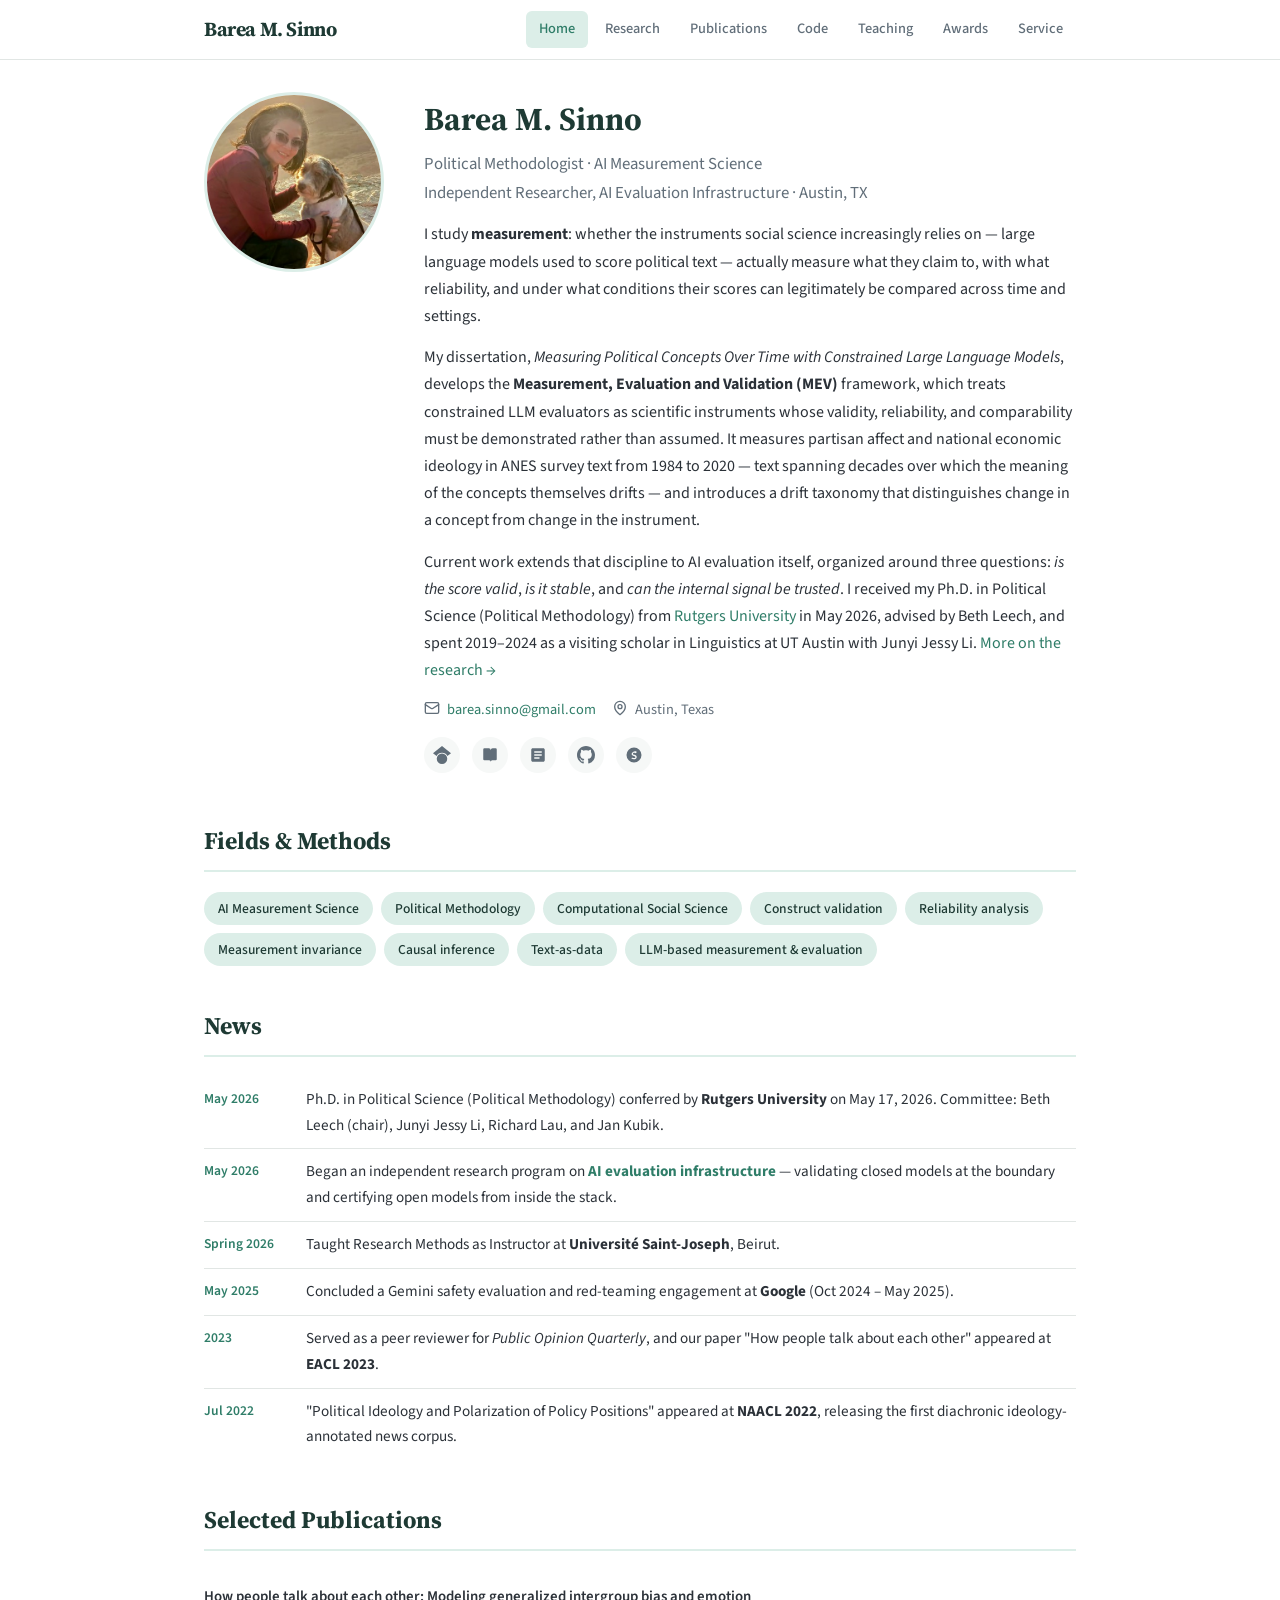
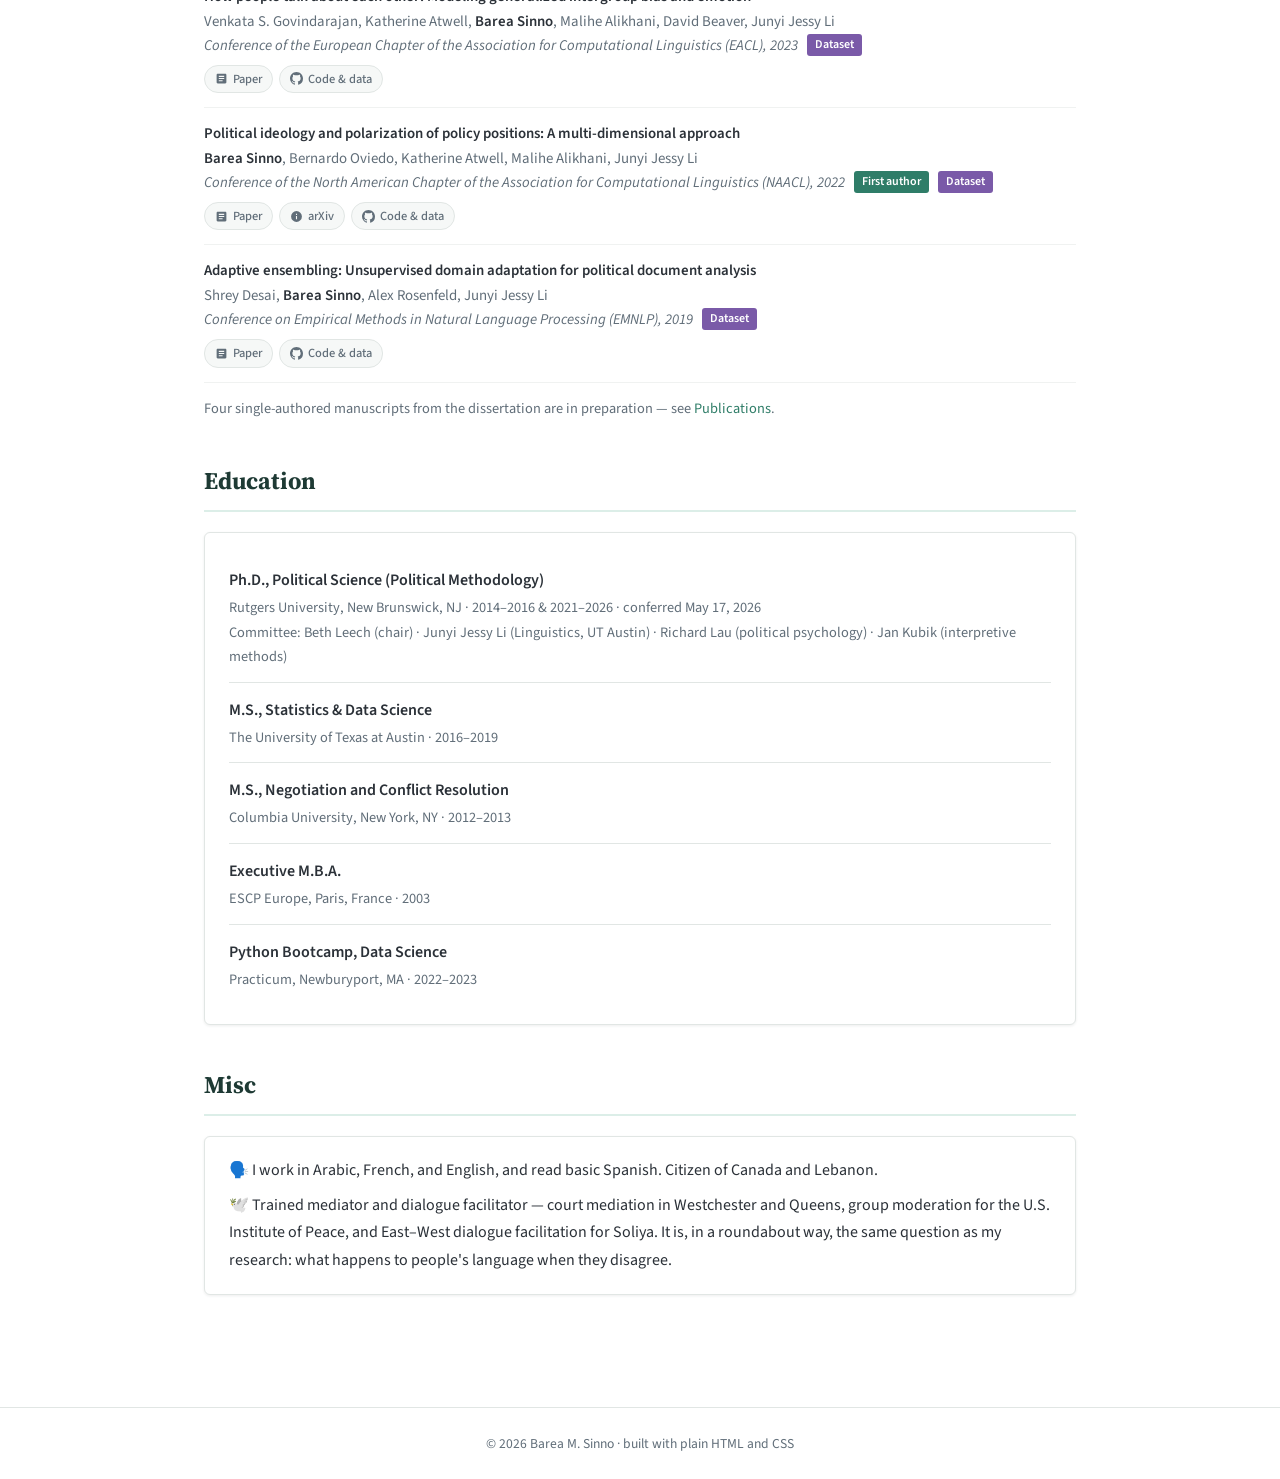
==== index.html @ 730b8173 "Add data links to home page Selected Publications All three papers listed on the home page had a Pap" ====
<!DOCTYPE html>
<html lang="en">
<head>
  <meta charset="UTF-8">
  <meta name="viewport" content="width=device-width, initial-scale=1.0">
  <title>Barea M. Sinno</title>
  <meta name="description" content="Barea M. Sinno — political methodologist working on the validity, reliability, and comparability of LLM-based measurement.">
  <link rel="preconnect" href="https://fonts.googleapis.com">
  <link rel="preconnect" href="https://fonts.gstatic.com" crossorigin>
  <link href="https://fonts.googleapis.com/css2?family=Source+Sans+3:wght@400;500;600;700&family=Source+Serif+4:wght@600;700&display=swap" rel="stylesheet">
  <link rel="stylesheet" href="assets/css/style.css">
</head>
<body>
  <!-- Navigation -->
  <nav class="navbar">
    <div class="navbar-inner">
      <a href="index.html" class="nav-name">Barea M. Sinno</a>
      <button class="nav-toggle" onclick="document.querySelector('.nav-links').classList.toggle('open')" aria-label="Toggle navigation">
        <span></span><span></span><span></span>
      </button>
      <div class="nav-links">
        <a href="index.html" class="active">Home</a>
        <a href="research.html">Research</a>
        <a href="publications.html">Publications</a>
        <a href="code.html">Code</a>
        <a href="teaching.html">Teaching</a>
        <a href="awards.html">Awards</a>
        <a href="service.html">Service</a>
      </div>
    </div>
  </nav>

  <main class="page-body">
    <div class="container">

      <!-- Hero -->
      <section class="hero">
        <!-- profile.jpg is a tight crop; profile-wide.jpg is the same photo pulled back to show
             the whole scene. Swap the filename below to switch. -->
        <img src="assets/img/profile.jpg" alt="Barea M. Sinno" class="hero-photo"
             onerror="this.src='assets/img/placeholder.svg'">
        <div class="hero-info">
          <h1>Barea M. Sinno</h1>
          <p class="subtitle">Political Methodologist &middot; AI Measurement Science<br>
            Independent Researcher, AI Evaluation Infrastructure &middot; Austin, TX</p>

          <p class="bio">
            I study <strong>measurement</strong>: whether the instruments social science increasingly relies on
            &mdash; large language models used to score political text &mdash; actually measure what they claim to,
            with what reliability, and under what conditions their scores can legitimately be compared across
            time and settings.
          </p>
          <p class="bio">
            My dissertation, <em>Measuring Political Concepts Over Time with Constrained Large Language Models</em>, develops the
            <strong>Measurement, Evaluation and Validation (MEV)</strong> framework, which treats constrained LLM
            evaluators as scientific instruments whose validity, reliability, and comparability must be
            demonstrated rather than assumed. It measures partisan affect and national economic ideology in ANES
            survey text from 1984 to 2020 &mdash; text spanning decades over which the meaning of the concepts
            themselves drifts &mdash; and introduces a drift taxonomy that distinguishes change in a concept from
            change in the instrument.
          </p>
          <p class="bio">
            Current work extends that discipline to AI evaluation itself, organized around three questions:
            <em>is the score valid</em>, <em>is it stable</em>, and <em>can the internal signal be trusted</em>.
            I received my Ph.D. in Political Science (Political Methodology) from
            <a href="https://polisci.rutgers.edu/" target="_blank" rel="noopener">Rutgers University</a> in May
            2026, advised by Beth Leech, and spent 2019&ndash;2024 as a visiting scholar in Linguistics at UT
            Austin with Junyi Jessy Li. <a href="research.html">More on the research &rarr;</a>
          </p>

          <div class="contact-row">
            <span>
              <svg xmlns="http://www.w3.org/2000/svg" viewBox="0 0 24 24" fill="none" stroke="currentColor" stroke-width="2" stroke-linecap="round" stroke-linejoin="round"><rect width="20" height="16" x="2" y="4" rx="2"/><path d="m22 7-8.97 5.7a1.94 1.94 0 0 1-2.06 0L2 7"/></svg>
              <a href="mailto:barea.sinno@gmail.com">barea.sinno@gmail.com</a>
            </span>
            <span>
              <svg xmlns="http://www.w3.org/2000/svg" viewBox="0 0 24 24" fill="none" stroke="currentColor" stroke-width="2" stroke-linecap="round" stroke-linejoin="round"><path d="M20 10c0 6-8 12-8 12s-8-6-8-12a8 8 0 0 1 16 0Z"/><circle cx="12" cy="10" r="3"/></svg>
              Austin, Texas
            </span>
          </div>

          <div class="social-links">
            <a href="https://scholar.google.com/citations?user=wAj5H2QAAAAJ&amp;hl=en" target="_blank" rel="noopener" title="Google Scholar">
              <svg viewBox="0 0 24 24" fill="currentColor"><path d="M12 24a7 7 0 1 1 0-14 7 7 0 0 1 0 14zm0-24L0 9.5l4.838 3.94A8 8 0 0 1 12 9a8 8 0 0 1 7.162 4.44L24 9.5z"/></svg>
            </a>
            <a href="https://www.semanticscholar.org/author/Barea-M.-Sinno/108792855" target="_blank" rel="noopener" title="Semantic Scholar">
              <svg viewBox="0 0 24 24" fill="currentColor"><path d="M3 4.5A1.5 1.5 0 0 1 4.5 3h6A2.5 2.5 0 0 1 13 5.5V21a2 2 0 0 0-2-2H4.5A1.5 1.5 0 0 1 3 17.5v-13zm18 0A1.5 1.5 0 0 0 19.5 3h-4a2.5 2.5 0 0 0-2.5 2.5V21a2 2 0 0 1 2-2h4.5A1.5 1.5 0 0 0 21 17.5v-13z"/></svg>
            </a>
            <a href="https://aclanthology.org/people/barea-sinno/" target="_blank" rel="noopener" title="ACL Anthology">
              <svg viewBox="0 0 24 24" fill="currentColor"><path d="M19 3H5c-1.1 0-2 .9-2 2v14c0 1.1.9 2 2 2h14c1.1 0 2-.9 2-2V5c0-1.1-.9-2-2-2zm-5 14H7v-2h7v2zm3-4H7v-2h10v2zm0-4H7V7h10v2z"/></svg>
            </a>
            <a href="https://github.com/bsinno1" target="_blank" rel="noopener" title="GitHub">
              <svg viewBox="0 0 24 24" fill="currentColor"><path d="M12 0C5.37 0 0 5.37 0 12c0 5.31 3.435 9.795 8.205 11.385.6.105.825-.255.825-.57 0-.285-.015-1.23-.015-2.235-3.015.555-3.795-.735-4.035-1.41-.135-.345-.72-1.41-1.23-1.695-.42-.225-1.02-.78-.015-.795.945-.015 1.62.87 1.845 1.23 1.08 1.815 2.805 1.305 3.495.99.105-.78.42-1.305.765-1.605-2.67-.3-5.46-1.335-5.46-5.925 0-1.305.465-2.385 1.23-3.225-.12-.3-.54-1.53.12-3.18 0 0 1.005-.315 3.3 1.23.96-.27 1.98-.405 3-.405s2.04.135 3 .405c2.295-1.56 3.3-1.23 3.3-1.23.66 1.65.24 2.88.12 3.18.765.84 1.23 1.905 1.23 3.225 0 4.605-2.805 5.625-5.475 5.925.435.375.81 1.095.81 2.22 0 1.605-.015 2.895-.015 3.3 0 .315.225.69.825.57A12.02 12.02 0 0 0 24 12c0-6.63-5.37-12-12-12z"/></svg>
            </a>
            <!-- Paste your LinkedIn profile URL here. -->
            <a href="https://www.scopus.com/authid/detail.uri?authorId=57216692566" target="_blank" rel="noopener" title="Scopus">
              <svg viewBox="0 0 24 24" fill="currentColor"><path d="M12 2a10 10 0 1 0 0 20 10 10 0 0 0 0-20zm3.5 6.2-.9 1.5a4.6 4.6 0 0 0-2.3-.7c-1 0-1.7.5-1.7 1.2 0 .8.9 1.1 2 1.5 1.5.5 3 1.1 3 3 0 2-1.7 3.1-3.7 3.1a5.9 5.9 0 0 1-3.4-1l.9-1.6c.8.5 1.7.9 2.6.9 1 0 1.8-.4 1.8-1.2s-.9-1.1-2-1.5c-1.5-.5-3-1.1-3-3.1C9.8 8.2 11.4 7 13.4 7c.8 0 1.6.2 2.1.5z"/></svg>
            </a>
          </div>
        </div>
      </section>

      <!-- Research Interests -->
      <section>
        <h2 class="section-title">Fields &amp; Methods</h2>
        <div class="interest-tags">
          <span class="interest-tag">AI Measurement Science</span>
          <span class="interest-tag">Political Methodology</span>
          <span class="interest-tag">Computational Social Science</span>
          <span class="interest-tag">Construct validation</span>
          <span class="interest-tag">Reliability analysis</span>
          <span class="interest-tag">Measurement invariance</span>
          <span class="interest-tag">Causal inference</span>
          <span class="interest-tag">Text-as-data</span>
          <span class="interest-tag">LLM-based measurement &amp; evaluation</span>
        </div>
      </section>

      <!-- News — newest first. -->
      <section>
        <h2 class="section-title">News</h2>
        <ul class="news-list">
          <li>
            <span class="news-date">May 2026</span>
            <span>Ph.D. in Political Science (Political Methodology) conferred by <strong>Rutgers University</strong> on May 17, 2026. Committee: Beth Leech (chair), Junyi Jessy Li, Richard Lau, and Jan Kubik.</span>
          </li>
          <li>
            <span class="news-date">May 2026</span>
            <span>Began an independent research program on <a href="research.html"><strong>AI evaluation infrastructure</strong></a> &mdash; validating closed models at the boundary and certifying open models from inside the stack.</span>
          </li>
          <li>
            <span class="news-date">Spring 2026</span>
            <span>Taught Research Methods as Instructor at <strong>Universit&eacute; Saint-Joseph</strong>, Beirut.</span>
          </li>
          <li>
            <span class="news-date">May 2025</span>
            <span>Concluded a Gemini safety evaluation and red-teaming engagement at <strong>Google</strong> (Oct 2024 &ndash; May 2025).</span>
          </li>
          <li>
            <span class="news-date">2023</span>
            <span>Served as a peer reviewer for <em>Public Opinion Quarterly</em>, and our paper "How people talk about each other" appeared at <strong>EACL 2023</strong>.</span>
          </li>
          <li>
            <span class="news-date">Jul 2022</span>
            <span>"Political Ideology and Polarization of Policy Positions" appeared at <strong>NAACL 2022</strong>, releasing the first diachronic ideology-annotated news corpus.</span>
          </li>
        </ul>
      </section>

      <!-- Selected Publications -->
      <section>
        <h2 class="section-title">Selected Publications</h2>

        <div class="pub-item">
          <span class="pub-title">How people talk about each other: Modeling generalized intergroup bias and emotion</span><br>
          <span class="pub-authors">Venkata S. Govindarajan, Katherine Atwell, <strong>Barea Sinno</strong>, Malihe Alikhani, David Beaver, Junyi Jessy Li</span><br>
          <span class="pub-venue">Conference of the European Chapter of the Association for Computational Linguistics (EACL), 2023</span>
          <span class="pub-badge dataset">Dataset</span>
          <div class="pub-links">
            <a href="https://aclanthology.org/2023.eacl-main.183/" target="_blank" rel="noopener">
              <svg viewBox="0 0 24 24" fill="currentColor"><path d="M19 3H5c-1.1 0-2 .9-2 2v14c0 1.1.9 2 2 2h14c1.1 0 2-.9 2-2V5c0-1.1-.9-2-2-2zm-5 14H7v-2h7v2zm3-4H7v-2h10v2zm0-4H7V7h10v2z"/></svg>Paper</a>
            <a href="https://github.com/venkatasg/interpersonal-bias" target="_blank" rel="noopener">
              <svg viewBox="0 0 24 24" fill="currentColor"><path d="M12 0C5.37 0 0 5.37 0 12c0 5.31 3.435 9.795 8.205 11.385.6.105.825-.255.825-.57 0-.285-.015-1.23-.015-2.235-3.015.555-3.795-.735-4.035-1.41-.135-.345-.72-1.41-1.23-1.695-.42-.225-1.02-.78-.015-.795.945-.015 1.62.87 1.845 1.23 1.08 1.815 2.805 1.305 3.495.99.105-.78.42-1.305.765-1.605-2.67-.3-5.46-1.335-5.46-5.925 0-1.305.465-2.385 1.23-3.225-.12-.3-.54-1.53.12-3.18 0 0 1.005-.315 3.3 1.23.96-.27 1.98-.405 3-.405s2.04.135 3 .405c2.295-1.56 3.3-1.23 3.3-1.23.66 1.65.24 2.88.12 3.18.765.84 1.23 1.905 1.23 3.225 0 4.605-2.805 5.625-5.475 5.925.435.375.81 1.095.81 2.22 0 1.605-.015 2.895-.015 3.3 0 .315.225.69.825.57A12.02 12.02 0 0 0 24 12c0-6.63-5.37-12-12-12z"/></svg>Code &amp; data</a>
          </div>
        </div>

        <div class="pub-item">
          <span class="pub-title">Political ideology and polarization of policy positions: A multi-dimensional approach</span><br>
          <span class="pub-authors"><strong>Barea Sinno</strong>, Bernardo Oviedo, Katherine Atwell, Malihe Alikhani, Junyi Jessy Li</span><br>
          <span class="pub-venue">Conference of the North American Chapter of the Association for Computational Linguistics (NAACL), 2022</span>
          <span class="pub-badge">First author</span>
          <span class="pub-badge dataset">Dataset</span>
          <div class="pub-links">
            <a href="https://aclanthology.org/2022.naacl-main.17/" target="_blank" rel="noopener">
              <svg viewBox="0 0 24 24" fill="currentColor"><path d="M19 3H5c-1.1 0-2 .9-2 2v14c0 1.1.9 2 2 2h14c1.1 0 2-.9 2-2V5c0-1.1-.9-2-2-2zm-5 14H7v-2h7v2zm3-4H7v-2h10v2zm0-4H7V7h10v2z"/></svg>Paper</a>
            <a href="https://arxiv.org/abs/2106.14387" target="_blank" rel="noopener">
              <svg viewBox="0 0 24 24" fill="currentColor"><path d="M12 2a10 10 0 1 0 0 20 10 10 0 0 0 0-20zm1 15h-2v-6h2v6zm0-8h-2V7h2v2z"/></svg>arXiv</a>
            <a href="https://github.com/bernovie/political-polarization/tree/master/data" target="_blank" rel="noopener">
              <svg viewBox="0 0 24 24" fill="currentColor"><path d="M12 0C5.37 0 0 5.37 0 12c0 5.31 3.435 9.795 8.205 11.385.6.105.825-.255.825-.57 0-.285-.015-1.23-.015-2.235-3.015.555-3.795-.735-4.035-1.41-.135-.345-.72-1.41-1.23-1.695-.42-.225-1.02-.78-.015-.795.945-.015 1.62.87 1.845 1.23 1.08 1.815 2.805 1.305 3.495.99.105-.78.42-1.305.765-1.605-2.67-.3-5.46-1.335-5.46-5.925 0-1.305.465-2.385 1.23-3.225-.12-.3-.54-1.53.12-3.18 0 0 1.005-.315 3.3 1.23.96-.27 1.98-.405 3-.405s2.04.135 3 .405c2.295-1.56 3.3-1.23 3.3-1.23.66 1.65.24 2.88.12 3.18.765.84 1.23 1.905 1.23 3.225 0 4.605-2.805 5.625-5.475 5.925.435.375.81 1.095.81 2.22 0 1.605-.015 2.895-.015 3.3 0 .315.225.69.825.57A12.02 12.02 0 0 0 24 12c0-6.63-5.37-12-12-12z"/></svg>Code &amp; data</a>
          </div>
        </div>

        <div class="pub-item">
          <span class="pub-title">Adaptive ensembling: Unsupervised domain adaptation for political document analysis</span><br>
          <span class="pub-authors">Shrey Desai, <strong>Barea Sinno</strong>, Alex Rosenfeld, Junyi Jessy Li</span><br>
          <span class="pub-venue">Conference on Empirical Methods in Natural Language Processing (EMNLP), 2019</span>
          <span class="pub-badge dataset">Dataset</span>
          <div class="pub-links">
            <a href="https://aclanthology.org/D19-1478/" target="_blank" rel="noopener">
              <svg viewBox="0 0 24 24" fill="currentColor"><path d="M19 3H5c-1.1 0-2 .9-2 2v14c0 1.1.9 2 2 2h14c1.1 0 2-.9 2-2V5c0-1.1-.9-2-2-2zm-5 14H7v-2h7v2zm3-4H7v-2h10v2zm0-4H7V7h10v2z"/></svg>Paper</a>
            <a href="https://github.com/bsinno1/adaptive-ensembling" target="_blank" rel="noopener">
              <svg viewBox="0 0 24 24" fill="currentColor"><path d="M12 0C5.37 0 0 5.37 0 12c0 5.31 3.435 9.795 8.205 11.385.6.105.825-.255.825-.57 0-.285-.015-1.23-.015-2.235-3.015.555-3.795-.735-4.035-1.41-.135-.345-.72-1.41-1.23-1.695-.42-.225-1.02-.78-.015-.795.945-.015 1.62.87 1.845 1.23 1.08 1.815 2.805 1.305 3.495.99.105-.78.42-1.305.765-1.605-2.67-.3-5.46-1.335-5.46-5.925 0-1.305.465-2.385 1.23-3.225-.12-.3-.54-1.53.12-3.18 0 0 1.005-.315 3.3 1.23.96-.27 1.98-.405 3-.405s2.04.135 3 .405c2.295-1.56 3.3-1.23 3.3-1.23.66 1.65.24 2.88.12 3.18.765.84 1.23 1.905 1.23 3.225 0 4.605-2.805 5.625-5.475 5.925.435.375.81 1.095.81 2.22 0 1.605-.015 2.895-.015 3.3 0 .315.225.69.825.57A12.02 12.02 0 0 0 24 12c0-6.63-5.37-12-12-12z"/></svg>Code &amp; data</a>
          </div>
        </div>

        <p class="note" style="margin-top:14px;">
          Four single-authored manuscripts from the dissertation are in preparation &mdash;
          see <a href="publications.html">Publications</a>.
        </p>
      </section>

      <!-- Education -->
      <section>
        <h2 class="section-title">Education</h2>
        <div class="card">
          <div class="teaching-item">
            <div class="teaching-course">Ph.D., Political Science (Political Methodology)</div>
            <div class="teaching-detail">Rutgers University, New Brunswick, NJ &middot; 2014&ndash;2016 &amp; 2021&ndash;2026 &middot; conferred May 17, 2026<br>
              Committee: Beth Leech (chair) &middot; Junyi Jessy Li (Linguistics, UT Austin) &middot; Richard Lau (political psychology) &middot; Jan Kubik (interpretive methods)</div>
          </div>
          <div class="teaching-item">
            <div class="teaching-course">M.S., Statistics &amp; Data Science</div>
            <div class="teaching-detail">The University of Texas at Austin &middot; 2016&ndash;2019</div>
          </div>
          <div class="teaching-item">
            <div class="teaching-course">M.S., Negotiation and Conflict Resolution</div>
            <div class="teaching-detail">Columbia University, New York, NY &middot; 2012&ndash;2013</div>
          </div>
          <div class="teaching-item">
            <div class="teaching-course">Executive M.B.A.</div>
            <div class="teaching-detail">ESCP Europe, Paris, France &middot; 2003</div>
          </div>
          <div class="teaching-item">
            <div class="teaching-course">Python Bootcamp, Data Science</div>
            <div class="teaching-detail">Practicum, Newburyport, MA &middot; 2022&ndash;2023</div>
          </div>
        </div>
      </section>

      <!-- Misc -->
      <section>
        <h2 class="section-title">Misc</h2>
        <div class="card">
          <p style="margin-bottom:8px;">🗣️ I work in Arabic, French, and English, and read basic Spanish. Citizen of Canada and Lebanon.</p>
          <p style="margin-bottom:0;">🕊️ Trained mediator and dialogue facilitator &mdash; court mediation in Westchester and Queens, group moderation for the U.S. Institute of Peace, and East&ndash;West dialogue facilitation for Soliya. It is, in a roundabout way, the same question as my research: what happens to people's language when they disagree.</p>
        </div>
      </section>

    </div>
  </main>

  <footer class="site-footer">
    &copy; 2026 Barea M. Sinno &middot; built with plain HTML and CSS
  </footer>
</body>
</html>
---- assets/css/style.css ----
/* ===========================================================
   Barea M. Sinno — personal site
   Single stylesheet, no build step, no external dependencies.
   =========================================================== */

/* ---------- Reset & tokens ---------- */
*, *::before, *::after { box-sizing: border-box; margin: 0; padding: 0; }

:root {
  --primary: #1e3a34;        /* headings, name */
  --accent: #2f7d68;         /* links, active nav, badges */
  --accent-light: #dceee8;   /* tag + nav hover fills */
  --text: #2b3138;
  --text-light: #616e79;
  --bg: #ffffff;
  --bg-alt: #f6f8f7;
  --border: #e1e6e4;
  --shadow: 0 1px 3px rgba(20, 40, 35, 0.08);
  --shadow-lg: 0 4px 16px rgba(20, 40, 35, 0.12);
  --radius: 6px;
  --max-w: 920px;
  --nav-h: 60px;
  --font: 'Source Sans 3', 'Segoe UI', system-ui, -apple-system, sans-serif;
  --font-serif: 'Source Serif 4', Georgia, 'Times New Roman', serif;
}

html { scroll-behavior: smooth; }

body {
  font-family: var(--font);
  font-size: 16px;
  line-height: 1.7;
  color: var(--text);
  background: var(--bg);
  -webkit-font-smoothing: antialiased;
}

a { color: var(--accent); text-decoration: none; transition: color .2s; }
a:hover { color: var(--primary); }
img { max-width: 100%; display: block; }
sup { font-size: 0.72em; }

/* ---------- Navigation ---------- */
.navbar {
  position: fixed; inset: 0 0 auto 0; z-index: 100;
  height: var(--nav-h);
  display: flex; align-items: center; justify-content: center;
  background: rgba(255, 255, 255, 0.95);
  backdrop-filter: blur(8px);
  border-bottom: 1px solid var(--border);
}
.navbar-inner {
  width: 100%; max-width: var(--max-w);
  padding: 0 24px;
  display: flex; align-items: center; justify-content: space-between;
}
.nav-name {
  font-family: var(--font-serif);
  font-size: 1.25rem; font-weight: 700;
  letter-spacing: -0.02em;
  color: var(--primary);
}
.nav-links { display: flex; gap: 4px; }
.nav-links a {
  padding: 6px 13px;
  border-radius: var(--radius);
  font-size: 0.9rem; font-weight: 500;
  color: var(--text-light);
  transition: background .2s, color .2s;
}
.nav-links a:hover,
.nav-links a.active { color: var(--accent); background: var(--accent-light); }

.nav-toggle { display: none; background: none; border: none; cursor: pointer; padding: 8px; }
.nav-toggle span {
  display: block; width: 22px; height: 2px;
  margin: 5px 0; background: var(--text);
  transition: .3s;
}

/* ---------- Page shell ---------- */
.page-body { padding-top: calc(var(--nav-h) + 32px); padding-bottom: 72px; }
.container { max-width: var(--max-w); margin: 0 auto; padding: 0 24px; }
section { margin-bottom: 40px; }

/* ---------- Hero ---------- */
.hero { display: flex; gap: 40px; align-items: flex-start; margin-bottom: 48px; }
.hero-photo {
  width: 180px; height: 180px;
  flex-shrink: 0;
  border-radius: 50%;
  object-fit: cover;
  border: 3px solid var(--accent-light);
  background: var(--bg-alt);
}
.hero-info { flex: 1; min-width: 0; }
.hero-info h1 {
  font-family: var(--font-serif);
  font-size: 2rem; font-weight: 700;
  color: var(--primary);
  margin-bottom: 4px;
}
.hero-info .subtitle { font-size: 1.05rem; color: var(--text-light); margin-bottom: 14px; }
.hero-info .bio { margin-bottom: 14px; }

.contact-row {
  display: flex; flex-wrap: wrap; gap: 16px;
  font-size: 0.9rem; color: var(--text-light);
}
.contact-row svg { width: 16px; height: 16px; vertical-align: -2px; margin-right: 4px; }

.social-links { display: flex; gap: 12px; margin-top: 14px; }
.social-links a {
  display: inline-flex; align-items: center; justify-content: center;
  width: 36px; height: 36px;
  border-radius: 50%;
  background: var(--bg-alt);
  color: var(--text-light);
  transition: background .2s, color .2s;
}
.social-links a:hover { background: var(--accent); color: #fff; }
.social-links svg { width: 18px; height: 18px; }

/* ---------- Section headings ---------- */
.section-title {
  font-family: var(--font-serif);
  font-size: 1.5rem; font-weight: 700;
  color: var(--primary);
  margin-bottom: 20px;
  padding-bottom: 8px;
  border-bottom: 2px solid var(--accent-light);
}
.page-title { font-size: 1.75rem; }

.subhead {
  font-size: 1.05rem; font-weight: 600;
  color: var(--primary);
  margin: 26px 0 10px;
}
.subhead:first-of-type { margin-top: 0; }

.note { font-size: 0.9rem; color: var(--text-light); }

/* ---------- Card ---------- */
.card {
  background: var(--bg);
  border: 1px solid var(--border);
  border-radius: var(--radius);
  padding: 20px 24px;
  margin-bottom: 16px;
  box-shadow: var(--shadow);
}
.card--callout { background: var(--bg-alt); border-left: 3px solid var(--accent); }
.card > :last-child { margin-bottom: 0; }

/* ---------- Research interest tags ---------- */
.interest-tags { display: flex; flex-wrap: wrap; gap: 8px; }
.interest-tag {
  padding: 5px 14px;
  border-radius: 20px;
  background: var(--accent-light);
  color: var(--primary);
  font-size: 0.85rem; font-weight: 500;
}

/* ---------- News ---------- */
.news-list { list-style: none; }
.news-list li {
  display: flex; gap: 12px;
  padding: 10px 0;
  border-bottom: 1px solid var(--border);
  font-size: 0.95rem;
}
.news-list li:last-child { border-bottom: none; }
.news-date {
  flex-shrink: 0; width: 90px;
  font-size: 0.85rem; font-weight: 600;
  color: var(--accent);
}

/* ---------- Publications ---------- */
.pub-year-heading {
  font-family: var(--font-serif);
  font-size: 1.25rem; font-weight: 700;
  color: var(--primary);
  margin: 32px 0 14px;
  padding-bottom: 6px;
  border-bottom: 1px solid var(--border);
}
.pub-year-heading:first-of-type { margin-top: 0; }

.pub-item {
  padding: 14px 0;
  border-bottom: 1px solid #f0f2f1;
  font-size: 0.93rem;
  line-height: 1.65;
}
.pub-item:last-child { border-bottom: none; }
.pub-title { font-weight: 600; color: var(--text); }
.pub-authors { color: var(--text-light); }
.pub-authors strong { color: var(--text); font-weight: 600; }
.pub-venue { font-style: italic; color: var(--text-light); }

.pub-badge {
  display: inline-block;
  margin-left: 6px;
  padding: 1px 8px;
  border-radius: 3px;
  background: var(--accent);
  color: #fff;
  font-size: 0.75rem; font-weight: 600;
  vertical-align: 2px;
}
.pub-badge.dataset { background: #7a5aa8; }
.pub-badge.award { background: #c0873a; }

.pub-links { display: flex; flex-wrap: wrap; gap: 6px; margin-top: 6px; }
.pub-links a {
  display: inline-flex; align-items: center; gap: 5px;
  padding: 3px 10px;
  border: 1px solid var(--border);
  border-radius: 14px;
  background: var(--bg-alt);
  color: var(--text-light);
  font-size: 0.78rem; font-weight: 500;
  transition: background .2s, color .2s, border-color .2s;
}
.pub-links a svg { width: 13px; height: 13px; flex-shrink: 0; }
.pub-links a:hover { background: var(--accent); color: #fff; border-color: var(--accent); }
.pub-links a:hover svg { fill: #fff; }

/* Filter tabs */
.pub-filters { display: flex; flex-wrap: wrap; gap: 8px; margin-bottom: 24px; }
.pub-filter-btn {
  padding: 6px 16px;
  border: 1px solid var(--border);
  border-radius: 20px;
  background: var(--bg);
  color: var(--text-light);
  font-family: inherit; font-size: 0.85rem;
  cursor: pointer;
  transition: background .2s, color .2s, border-color .2s;
}
.pub-filter-btn:hover,
.pub-filter-btn.active { background: var(--accent); color: #fff; border-color: var(--accent); }

/* ---------- Code / repositories ---------- */
.repo-card { margin-bottom: 14px; }
.repo-head {
  display: flex; flex-wrap: wrap; align-items: baseline; gap: 8px;
  margin-bottom: 6px;
}
.repo-name {
  font-family: 'SFMono-Regular', Menlo, Consolas, monospace;
  font-size: 0.95rem; font-weight: 600;
}
.repo-meta {
  display: flex; flex-wrap: wrap; gap: 12px;
  margin-top: 8px;
  font-size: 0.8rem; color: var(--text-light);
}
.repo-lang::before {
  content: '';
  display: inline-block;
  width: 9px; height: 9px;
  margin-right: 5px;
  border-radius: 50%;
  background: var(--accent);
  vertical-align: 0;
}
.repo-tag {
  padding: 1px 8px;
  border-radius: 3px;
  background: var(--bg-alt);
  border: 1px solid var(--border);
  font-size: 0.75rem; font-weight: 500;
  color: var(--text-light);
}

/* ---------- Teaching ---------- */
.teaching-item { padding: 12px 0; border-bottom: 1px solid var(--border); }
.teaching-item:last-child { border-bottom: none; }
.teaching-role {
  font-size: 0.85rem; font-weight: 600;
  letter-spacing: 0.5px; text-transform: uppercase;
  color: var(--accent);
}
.teaching-course { font-weight: 600; margin: 2px 0; }
.teaching-detail { font-size: 0.9rem; color: var(--text-light); }

/* ---------- Awards ---------- */
.awards-grid { display: flex; flex-direction: column; gap: 10px; }
.award-card {
  display: flex; align-items: flex-start; gap: 16px;
  padding: 14px 18px;
  border: 1px solid var(--border);
  border-radius: 8px;
  background: var(--bg);
  transition: box-shadow .2s;
}
.award-card:hover { box-shadow: var(--shadow-lg); }
.award-card.highlighted {
  background: linear-gradient(135deg, #fdfaf3 0%, #fefcf7 100%);
  border-color: #e6cf95;
  border-width: 1.5px;
}
.award-icon { flex-shrink: 0; margin-top: 2px; font-size: 1.1rem; color: var(--accent); }
.award-card.highlighted .award-icon { color: #c0873a; }
.award-year-badge {
  flex-shrink: 0; min-width: 52px;
  margin-top: 1px;
  padding: 3px 10px;
  border-radius: 4px;
  background: var(--accent);
  color: #fff;
  font-size: 0.8rem; font-weight: 600;
  text-align: center;
}
.award-card.highlighted .award-year-badge { background: #c0873a; }
.award-content { flex: 1; }
.award-name { font-weight: 500; line-height: 1.45; }
.award-card.highlighted .award-name { font-weight: 600; }
.award-org { font-size: 0.85rem; color: var(--text-light); margin-top: 2px; }

/* ---------- Service / talks ---------- */
.service-list { list-style: none; }
.service-list li {
  position: relative;
  padding: 6px 0 6px 16px;
  font-size: 0.93rem;
}
.service-list li::before {
  content: '';
  position: absolute; left: 0; top: 14px;
  width: 6px; height: 6px;
  border-radius: 50%;
  background: var(--accent);
  opacity: 0.55;
}

/* ---------- Footer ---------- */
.site-footer {
  border-top: 1px solid var(--border);
  padding: 24px;
  text-align: center;
  font-size: 0.85rem;
  color: var(--text-light);
}

/* ---------- Responsive ---------- */
@media (max-width: 768px) {
  .hero { flex-direction: column; align-items: center; text-align: center; gap: 20px; }
  .hero-photo { width: 140px; height: 140px; }
  .contact-row, .social-links, .interest-tags { justify-content: center; }

  .nav-toggle { display: block; }
  .nav-links {
    display: none;
    position: absolute; top: var(--nav-h); left: 0; right: 0;
    flex-direction: column;
    padding: 16px;
    background: var(--bg);
    border-bottom: 1px solid var(--border);
    box-shadow: var(--shadow-lg);
  }
  .nav-links.open { display: flex; }
}
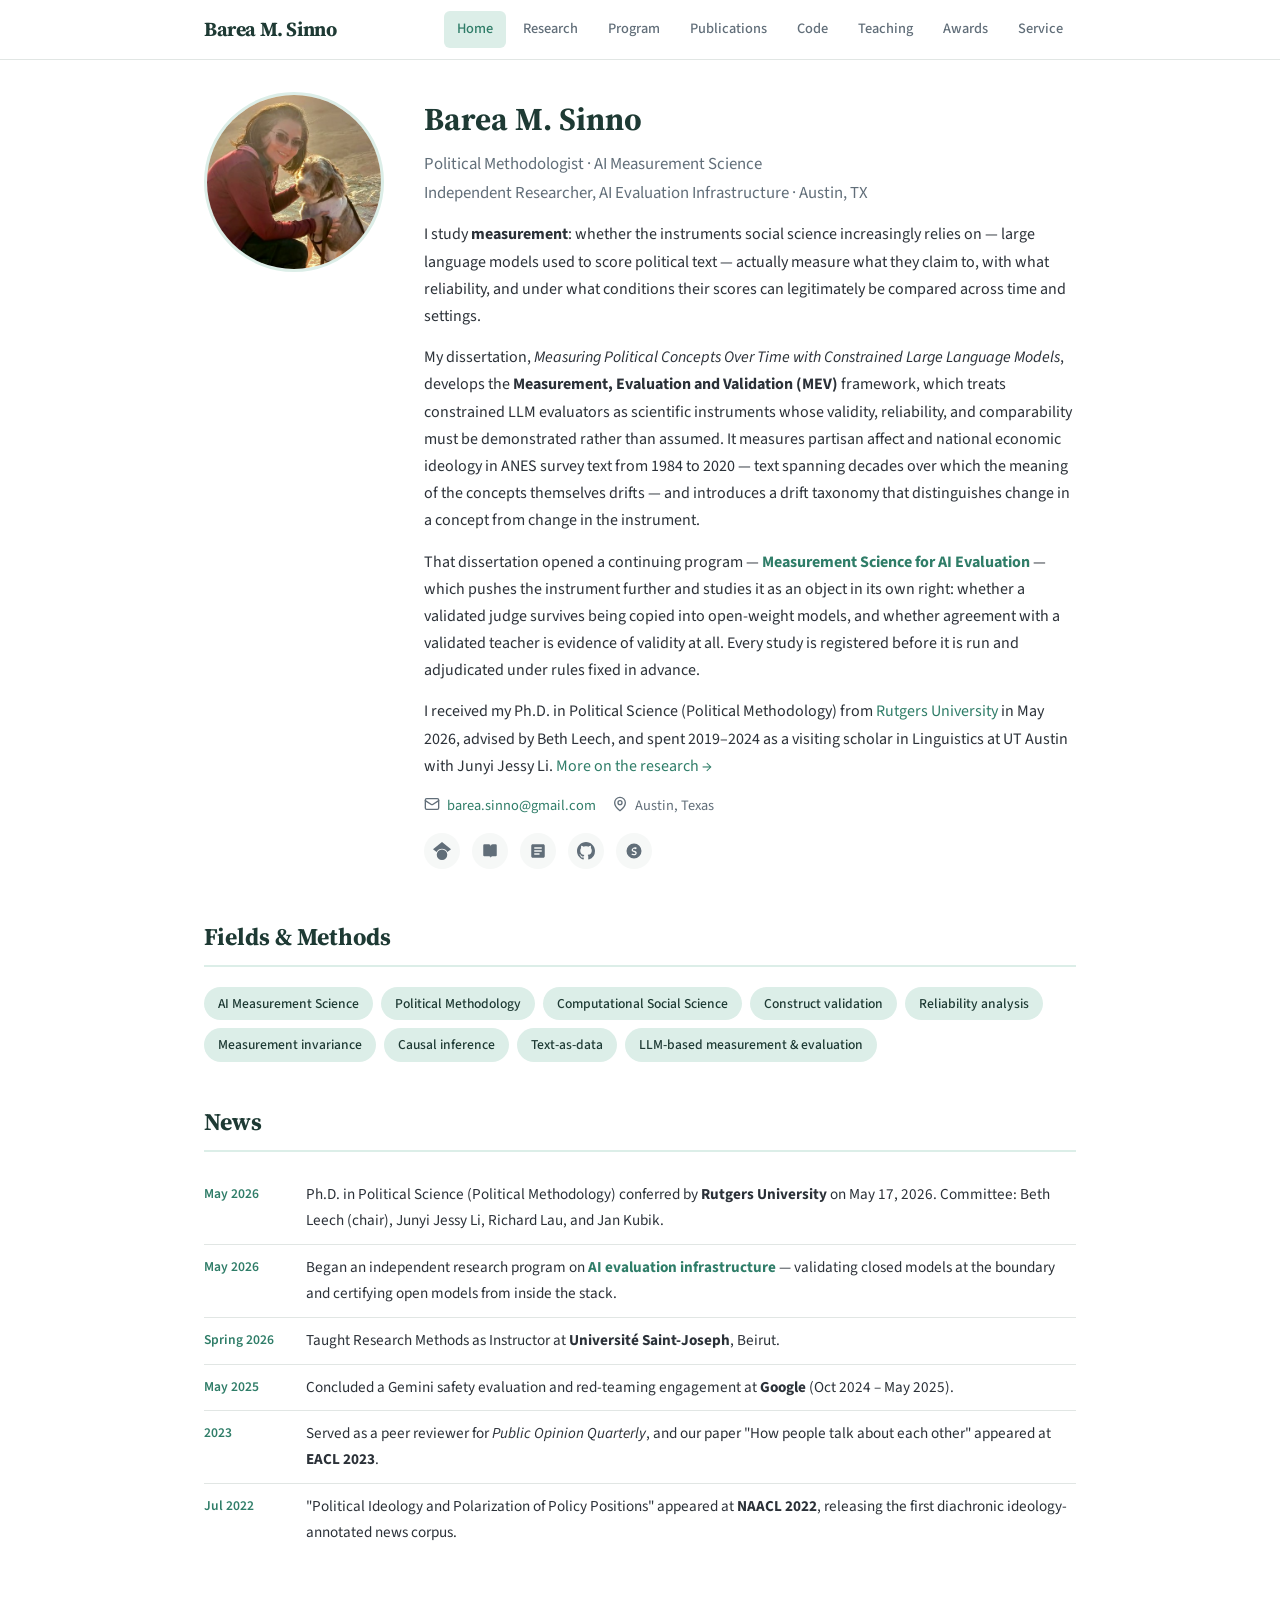
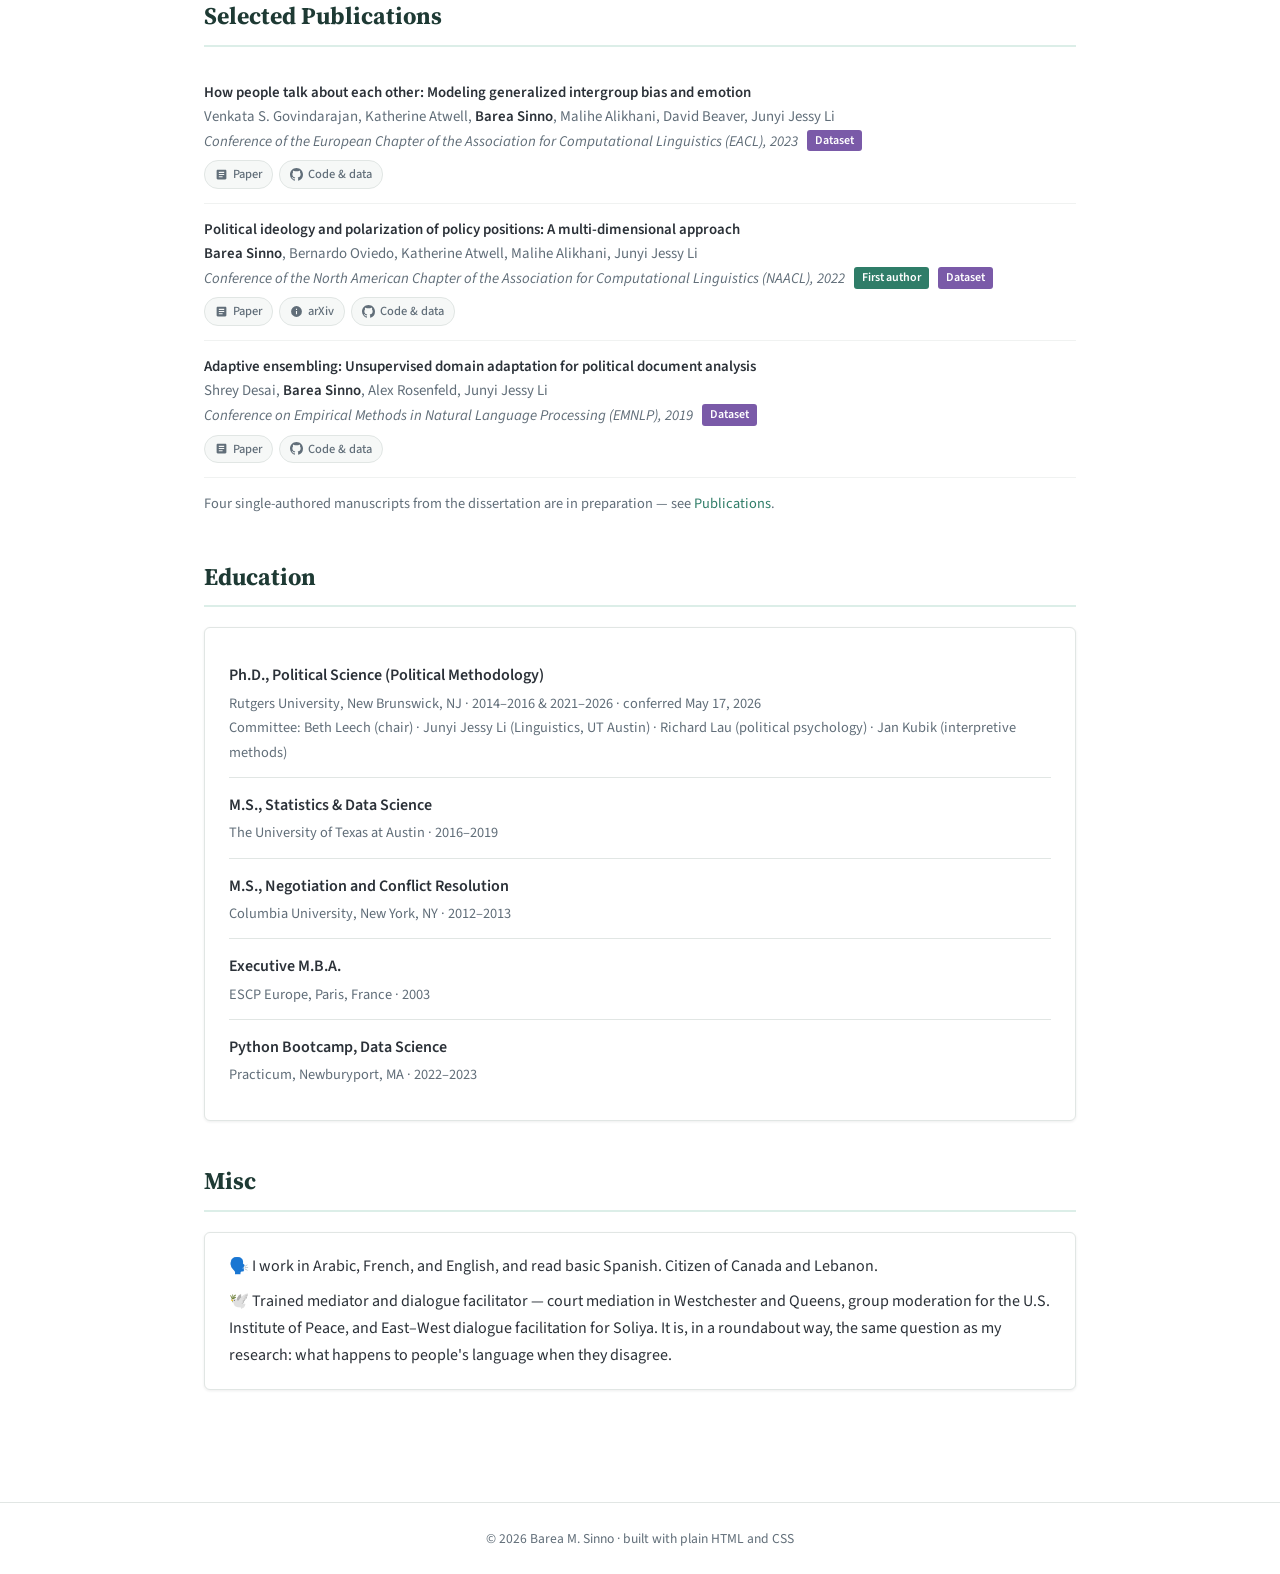
==== commit 63f6d92b: "Add the research program: four projects extending the dissertation New program.html — 'Measurement S" ====
--- a/index.html
+++ b/index.html
@@ -21,6 +21,7 @@
       <div class="nav-links">
         <a href="index.html" class="active">Home</a>
         <a href="research.html">Research</a>
+        <a href="program.html">Program</a>
         <a href="publications.html">Publications</a>
         <a href="code.html">Code</a>
         <a href="teaching.html">Teaching</a>
@@ -60,8 +61,14 @@
             change in the instrument.
           </p>
           <p class="bio">
-            Current work extends that discipline to AI evaluation itself, organized around three questions:
-            <em>is the score valid</em>, <em>is it stable</em>, and <em>can the internal signal be trusted</em>.
+            That dissertation opened a continuing program &mdash;
+            <a href="program.html"><strong>Measurement Science for AI Evaluation</strong></a> &mdash; which pushes
+            the instrument further and studies it as an object in its own right: whether a validated judge
+            survives being copied into open-weight models, and whether agreement with a validated teacher is
+            evidence of validity at all. Every study is registered before it is run and adjudicated under rules
+            fixed in advance.
+          </p>
+          <p class="bio">
             I received my Ph.D. in Political Science (Political Methodology) from
             <a href="https://polisci.rutgers.edu/" target="_blank" rel="noopener">Rutgers University</a> in May
             2026, advised by Beth Leech, and spent 2019&ndash;2024 as a visiting scholar in Linguistics at UT
--- a/assets/css/style.css
+++ b/assets/css/style.css
@@ -244,6 +244,92 @@
 .pub-filter-btn:hover,
 .pub-filter-btn.active { background: var(--accent); color: #fff; border-color: var(--accent); }
 
+/* ---------- Research program / projects ---------- */
+.arc-intro {
+  margin-bottom: 22px;
+  padding-left: 16px;
+  border-left: 3px solid var(--accent-light);
+  color: var(--text);
+}
+.arc-intro p { margin-bottom: 10px; }
+.arc-intro p:last-child { margin-bottom: 0; }
+
+.project { margin-bottom: 18px; }
+.project-head {
+  display: flex; flex-wrap: wrap; align-items: baseline; gap: 10px;
+  margin-bottom: 4px;
+}
+.project-title {
+  font-family: var(--font-serif);
+  font-size: 1.12rem; font-weight: 700;
+  color: var(--primary);
+}
+.project-question {
+  font-style: italic;
+  color: var(--text-light);
+  margin-bottom: 10px;
+}
+.project-body p { margin-bottom: 10px; }
+.project-body p:last-child { margin-bottom: 0; }
+
+.project-facts {
+  list-style: none;
+  margin: 12px 0 0;
+  font-size: 0.9rem;
+}
+.project-facts li {
+  display: flex; gap: 10px;
+  padding: 5px 0;
+  border-top: 1px solid var(--border);
+}
+.project-facts li:first-child { border-top: none; }
+.project-facts .k {
+  flex-shrink: 0; width: 96px;
+  font-weight: 600; color: var(--text-light);
+  font-size: 0.82rem; letter-spacing: 0.2px;
+  text-transform: uppercase;
+  padding-top: 1px;
+}
+.project-facts .v { flex: 1; min-width: 0; }
+.project-facts .v .muted { color: var(--text-light); }
+
+/* status pill */
+.status {
+  display: inline-block;
+  padding: 2px 11px;
+  border-radius: 20px;
+  font-size: 0.75rem; font-weight: 600;
+  letter-spacing: 0.3px;
+  border: 1px solid transparent;
+  white-space: nowrap;
+}
+.status--progress    { background: var(--bg-alt);  color: var(--text-light); border-color: var(--border); }
+.status--registered  { background: #eef3fb;        color: #35507a; border-color: #cbd9ee; }
+.status--adjudication{ background: #fdf6e8;        color: #8a6414; border-color: #ecd9a8; }
+.status--reported    { background: var(--accent-light); color: var(--primary); border-color: #b9dcd0; }
+
+/* headline finding */
+.finding {
+  margin: 12px 0 0;
+  padding: 12px 16px;
+  border-left: 3px solid var(--accent);
+  background: var(--bg-alt);
+  border-radius: 0 var(--radius) var(--radius) 0;
+}
+.finding strong { color: var(--primary); }
+
+/* reserved figure slot */
+.figure-slot {
+  margin: 14px 0 0;
+  padding: 30px 20px;
+  border: 1px dashed var(--border);
+  border-radius: var(--radius);
+  background: var(--bg-alt);
+  text-align: center;
+  color: var(--text-light);
+  font-size: 0.85rem;
+}
+
 /* ---------- Code / repositories ---------- */
 .repo-card { margin-bottom: 14px; }
 .repo-head {
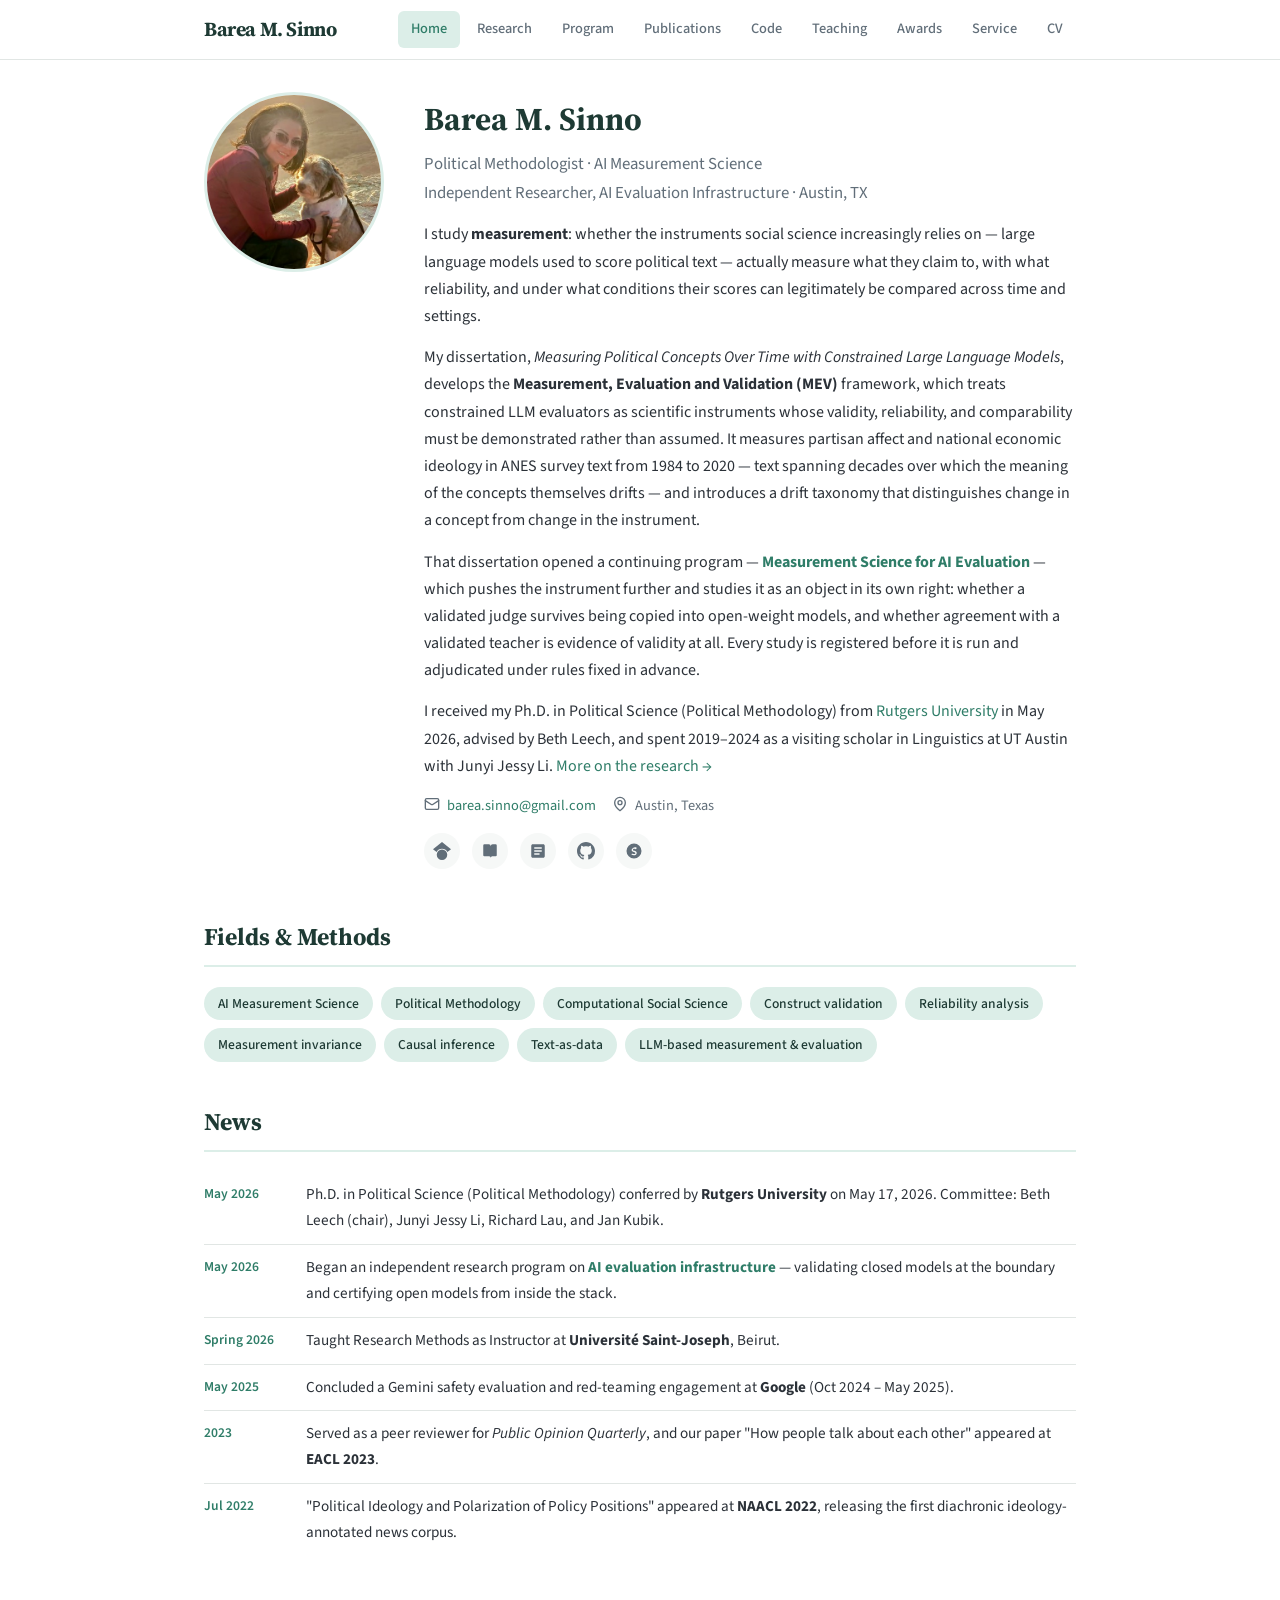
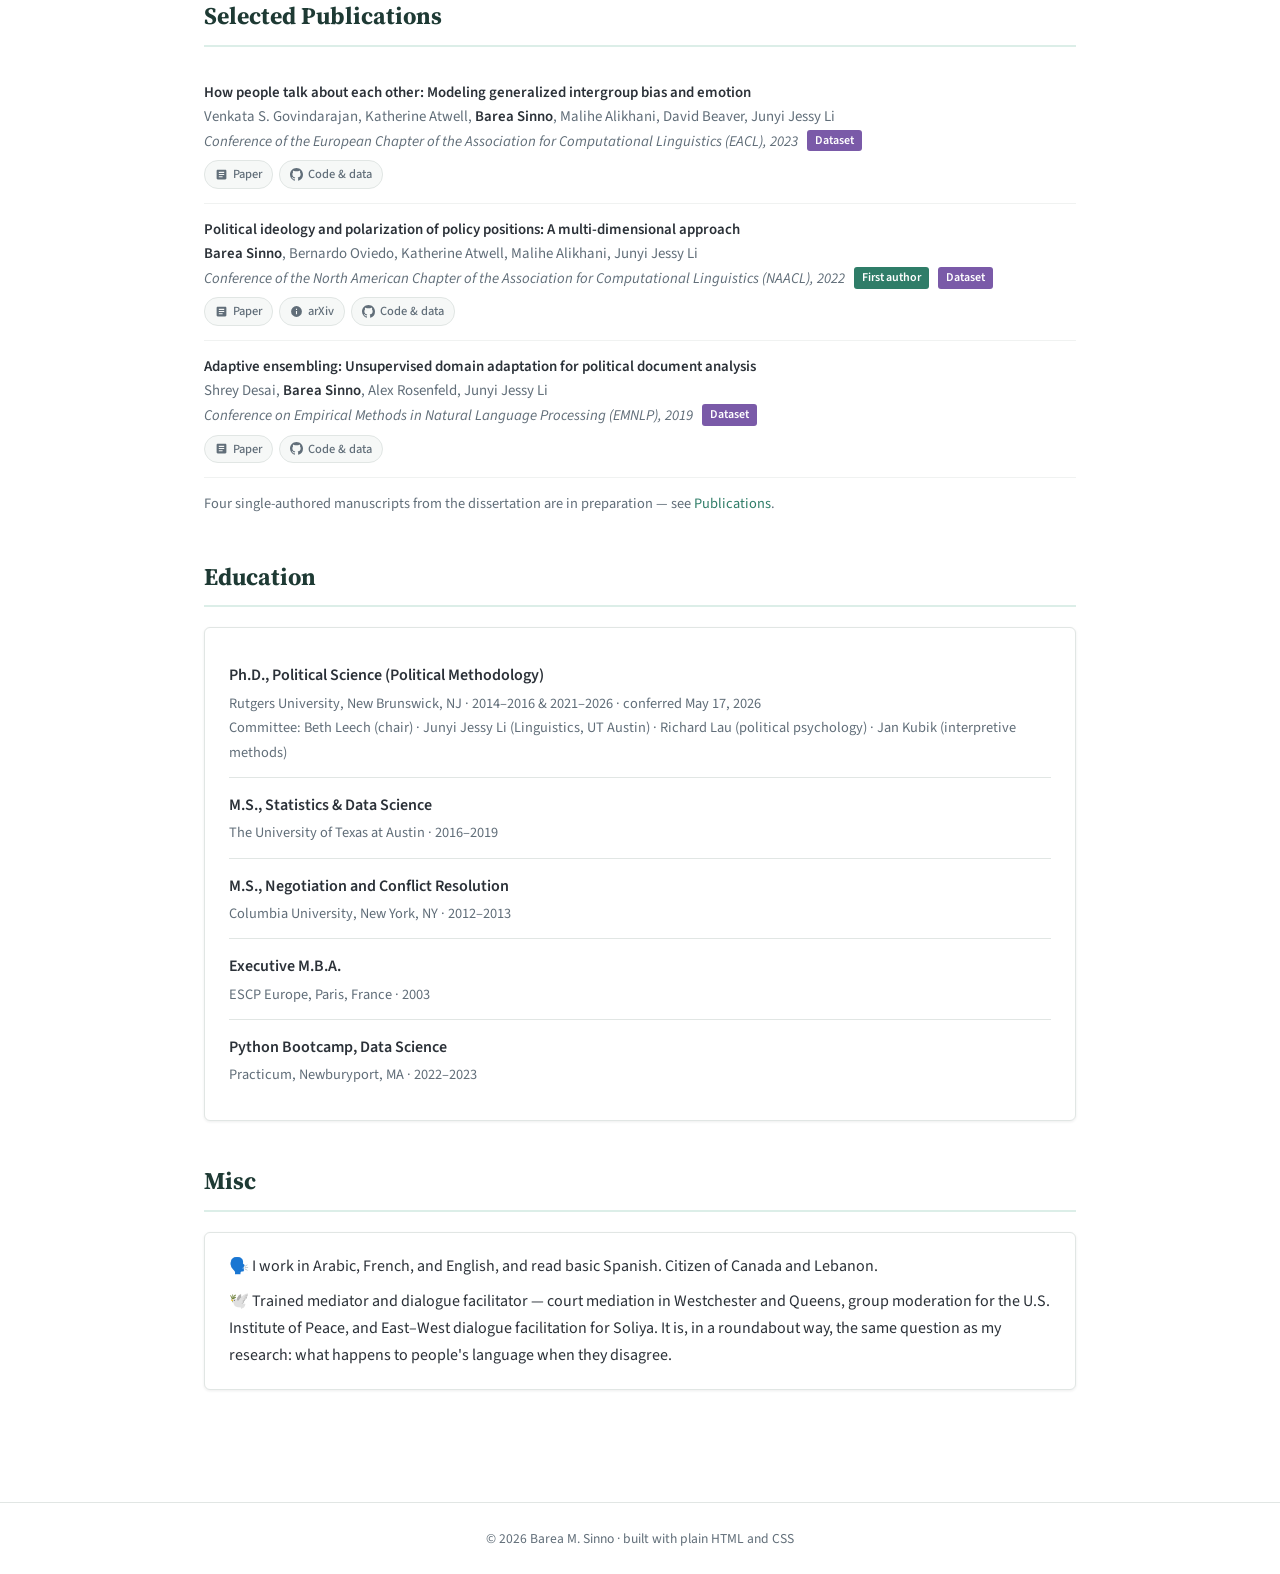
==== commit 47d095c7: "Split the record out of Research into a CV page Research was 1,315 words of which one job entry was " ====
--- a/index.html
+++ b/index.html
@@ -27,6 +27,7 @@
         <a href="teaching.html">Teaching</a>
         <a href="awards.html">Awards</a>
         <a href="service.html">Service</a>
+        <a href="cv.html">CV</a>
       </div>
     </div>
   </nav>
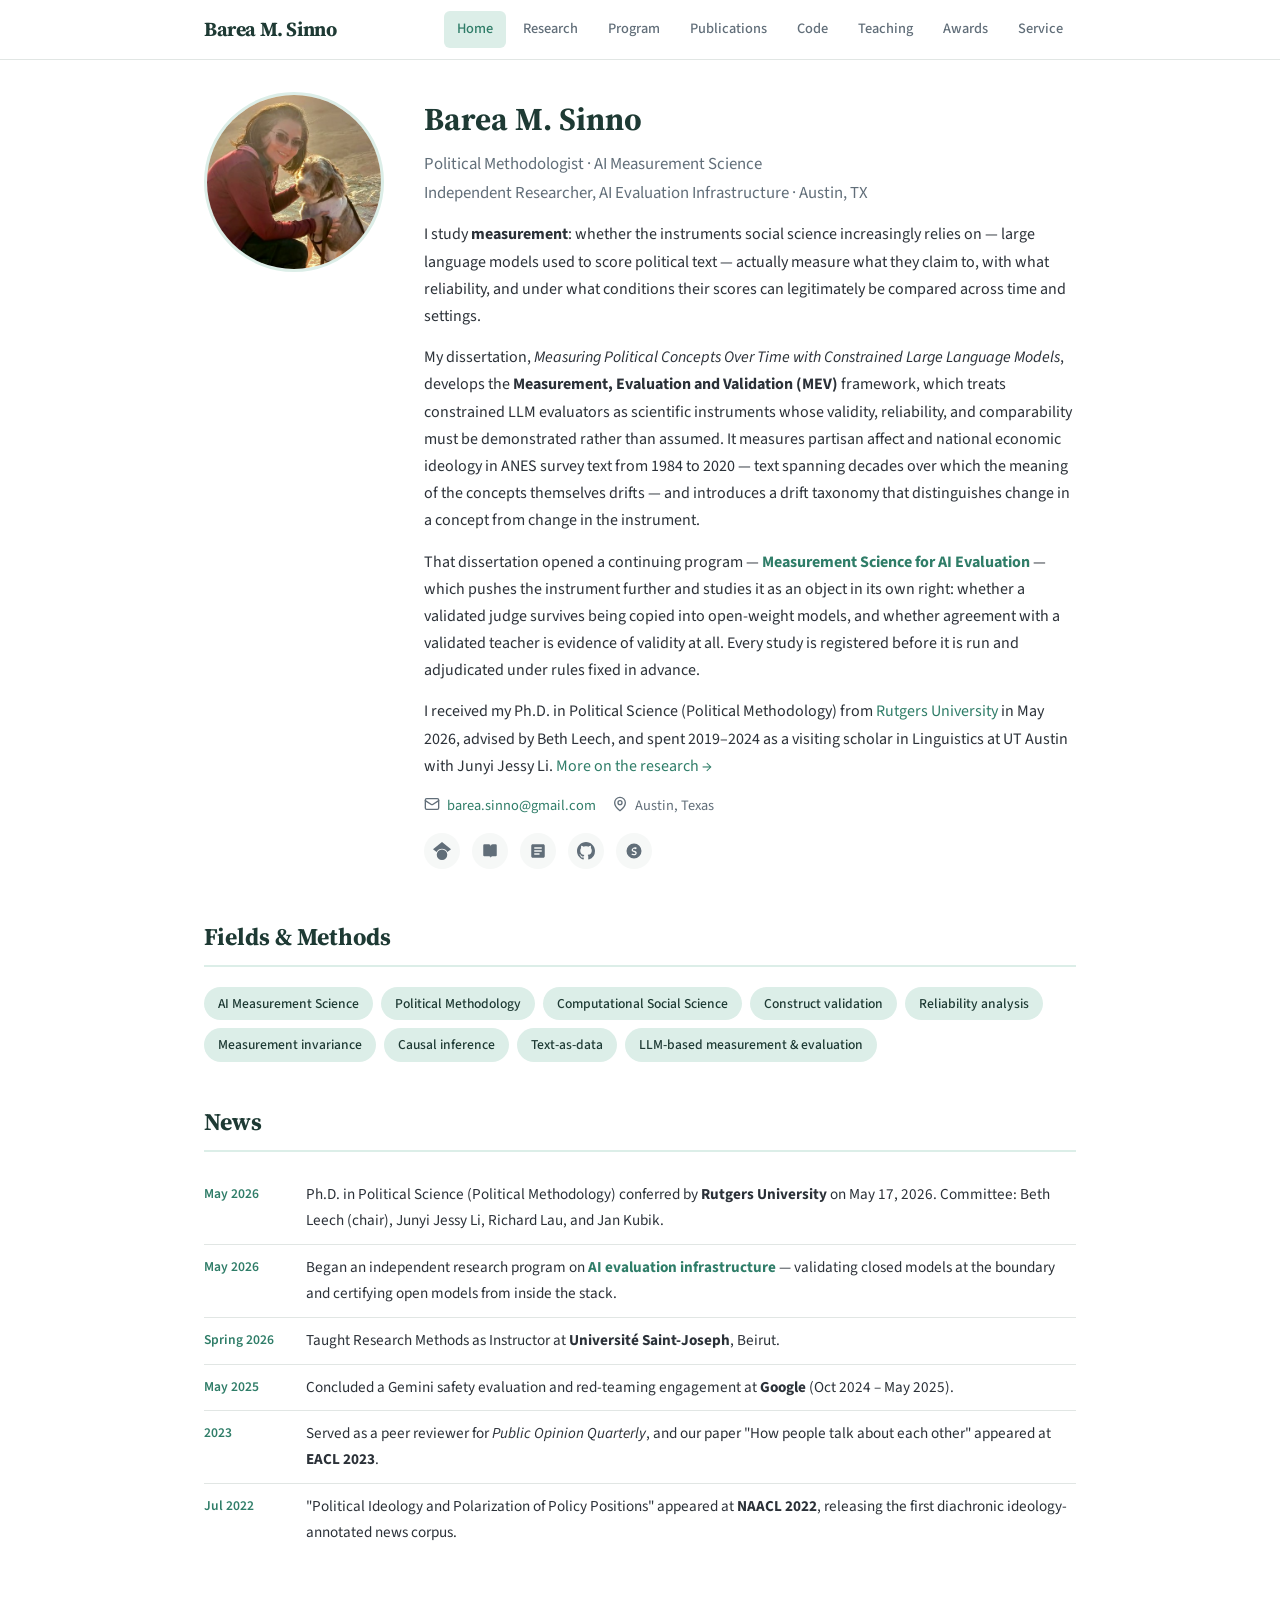
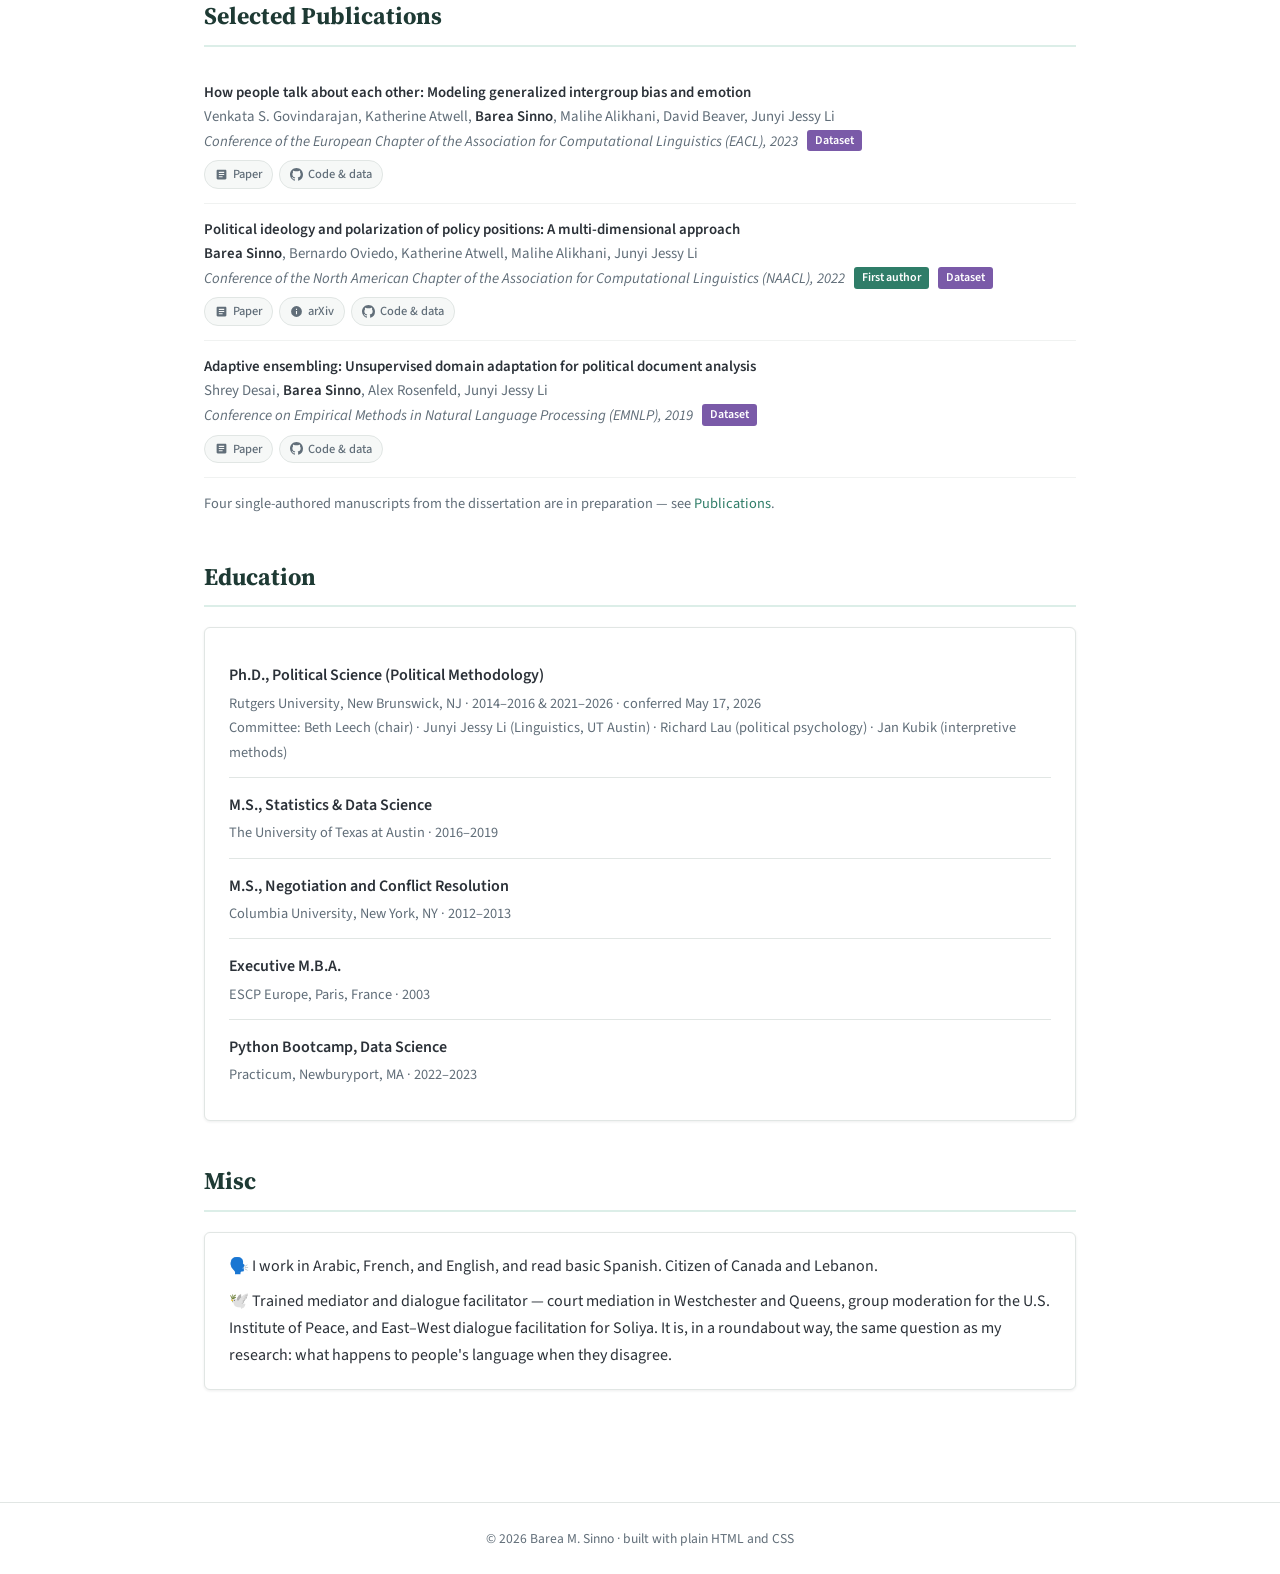
==== commit ff13bd9c: "Revert "Split the record out of Research into a CV page" This reverts commit 47d095c7d544d69c128bc2a" ====
--- a/index.html
+++ b/index.html
@@ -27,7 +27,6 @@
         <a href="teaching.html">Teaching</a>
         <a href="awards.html">Awards</a>
         <a href="service.html">Service</a>
-        <a href="cv.html">CV</a>
       </div>
     </div>
   </nav>
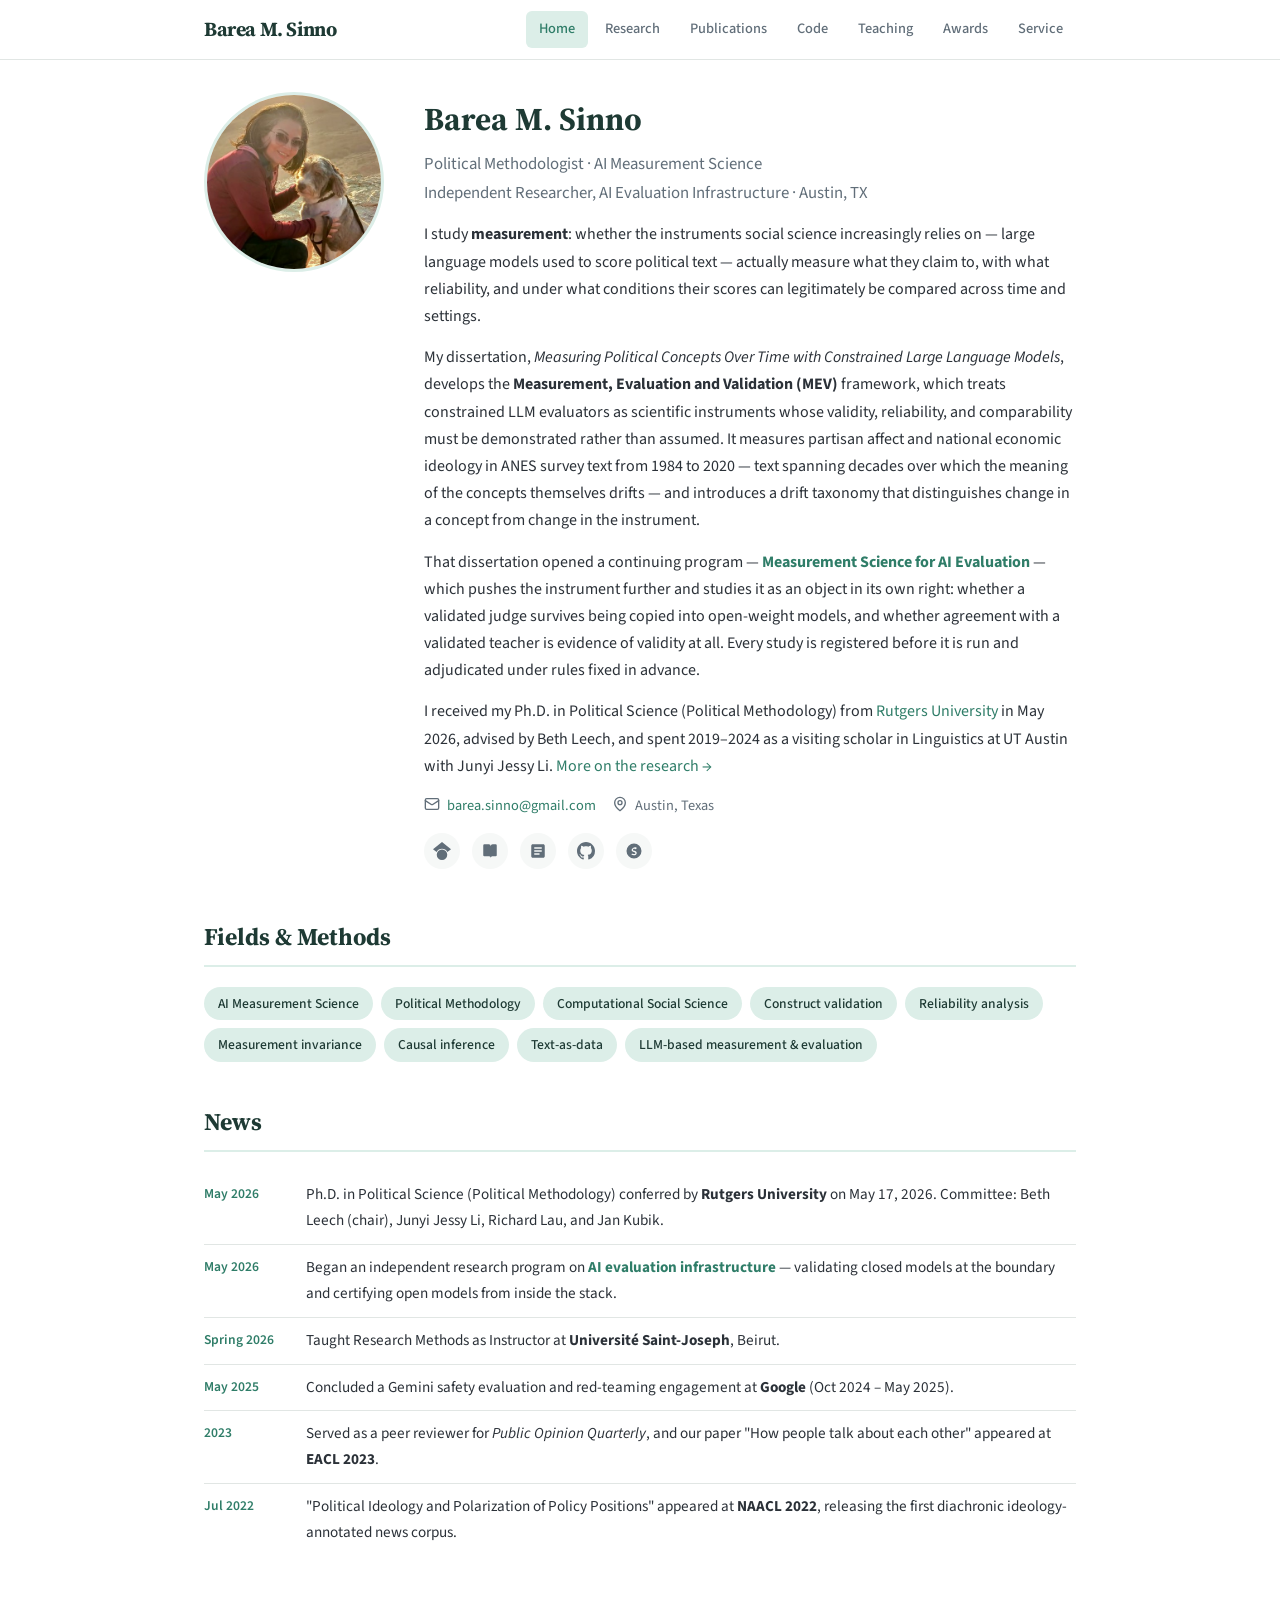
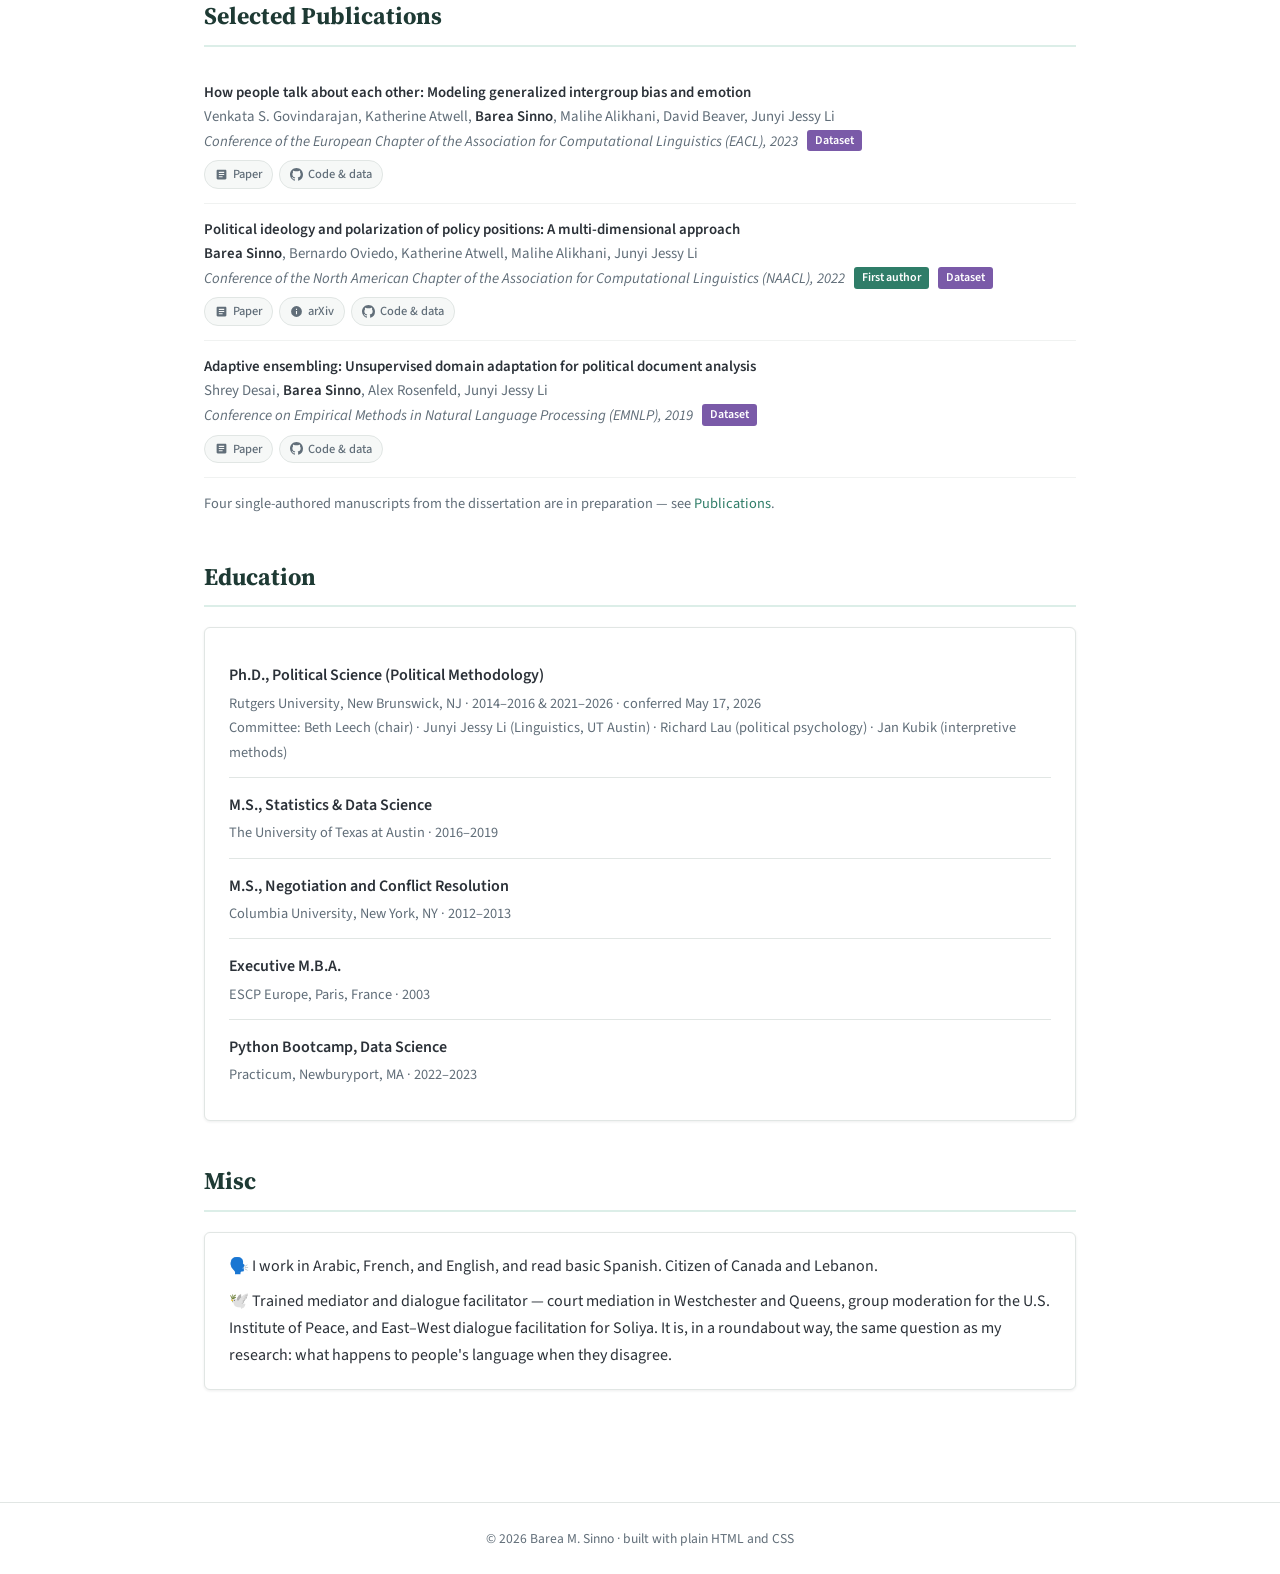
==== commit 2b48d17b: "Merge the program into Research; label past and current One page now, ordered in time: Research Agen" ====
--- a/index.html
+++ b/index.html
@@ -21,7 +21,6 @@
       <div class="nav-links">
         <a href="index.html" class="active">Home</a>
         <a href="research.html">Research</a>
-        <a href="program.html">Program</a>
         <a href="publications.html">Publications</a>
         <a href="code.html">Code</a>
         <a href="teaching.html">Teaching</a>
@@ -62,7 +61,7 @@
           </p>
           <p class="bio">
             That dissertation opened a continuing program &mdash;
-            <a href="program.html"><strong>Measurement Science for AI Evaluation</strong></a> &mdash; which pushes
+            <a href="research.html"><strong>Measurement Science for AI Evaluation</strong></a> &mdash; which pushes
             the instrument further and studies it as an object in its own right: whether a validated judge
             survives being copied into open-weight models, and whether agreement with a validated teacher is
             evidence of validity at all. Every study is registered before it is run and adjudicated under rules
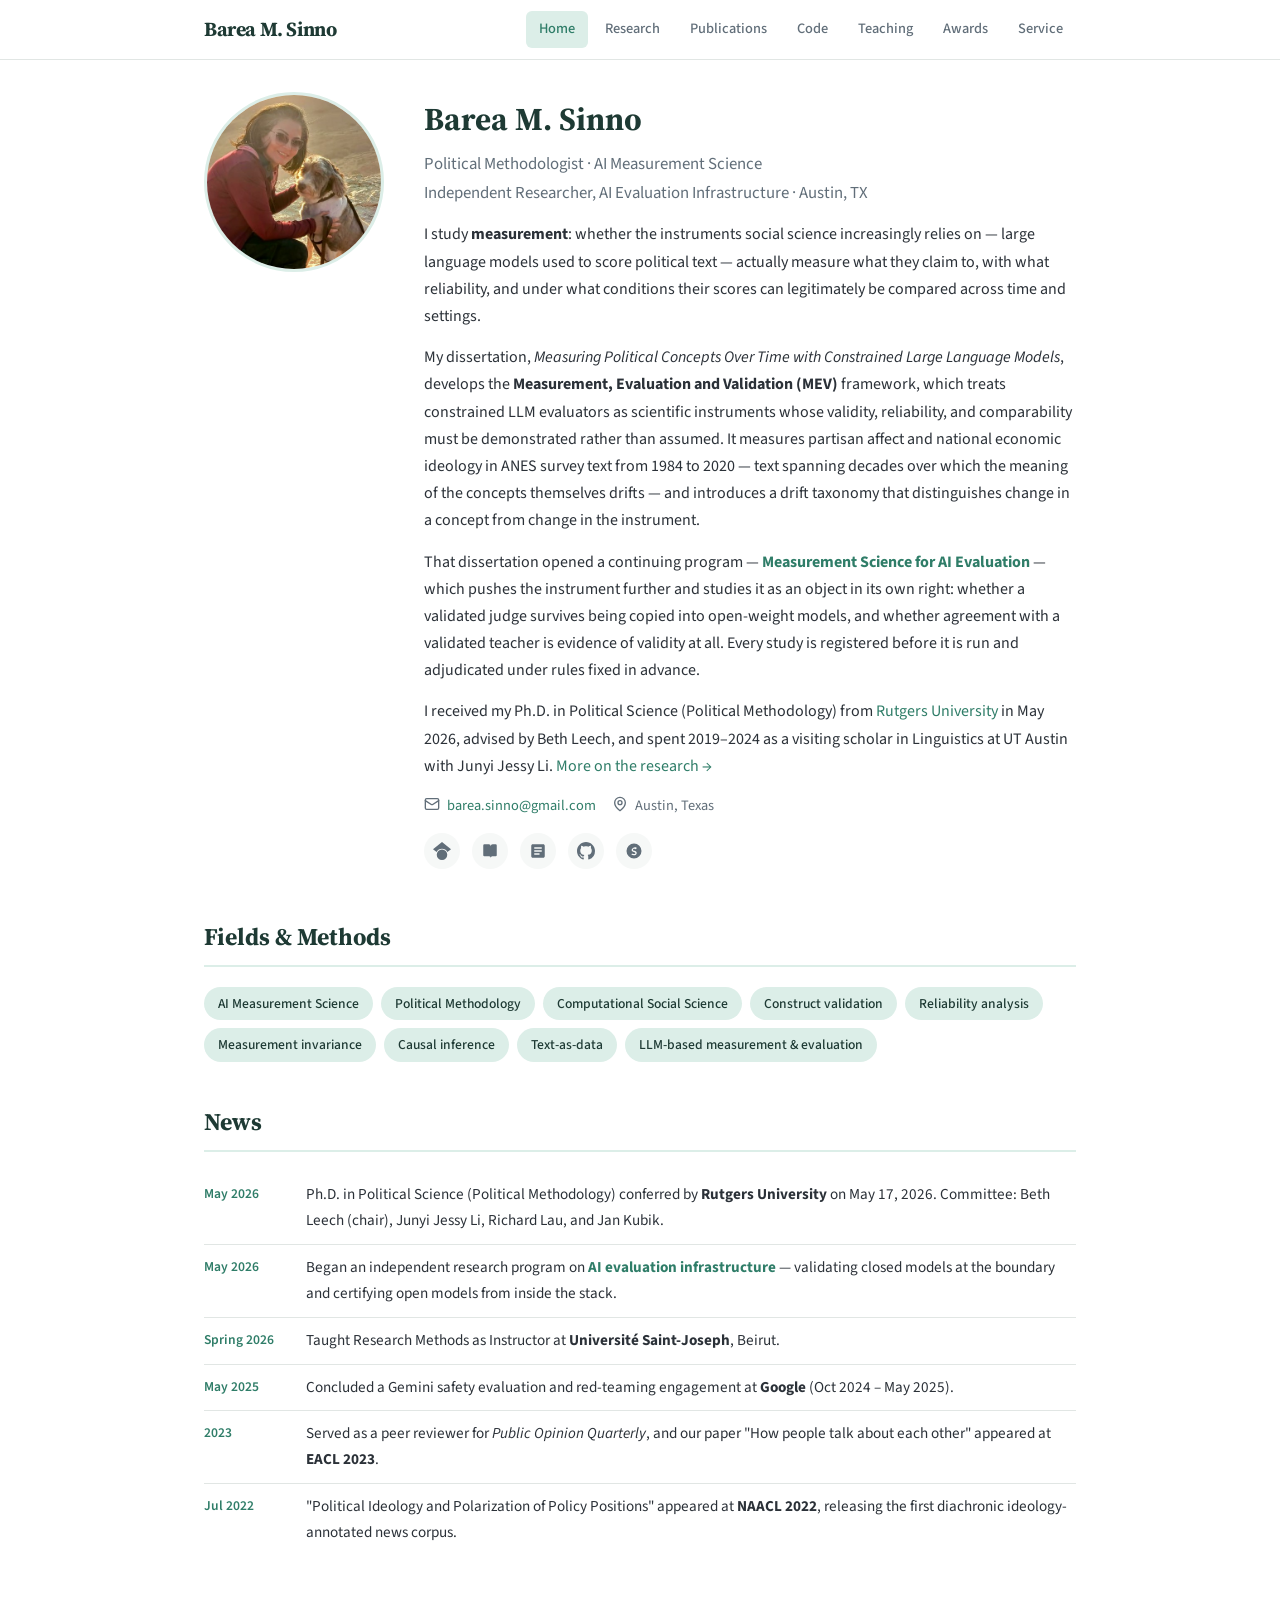
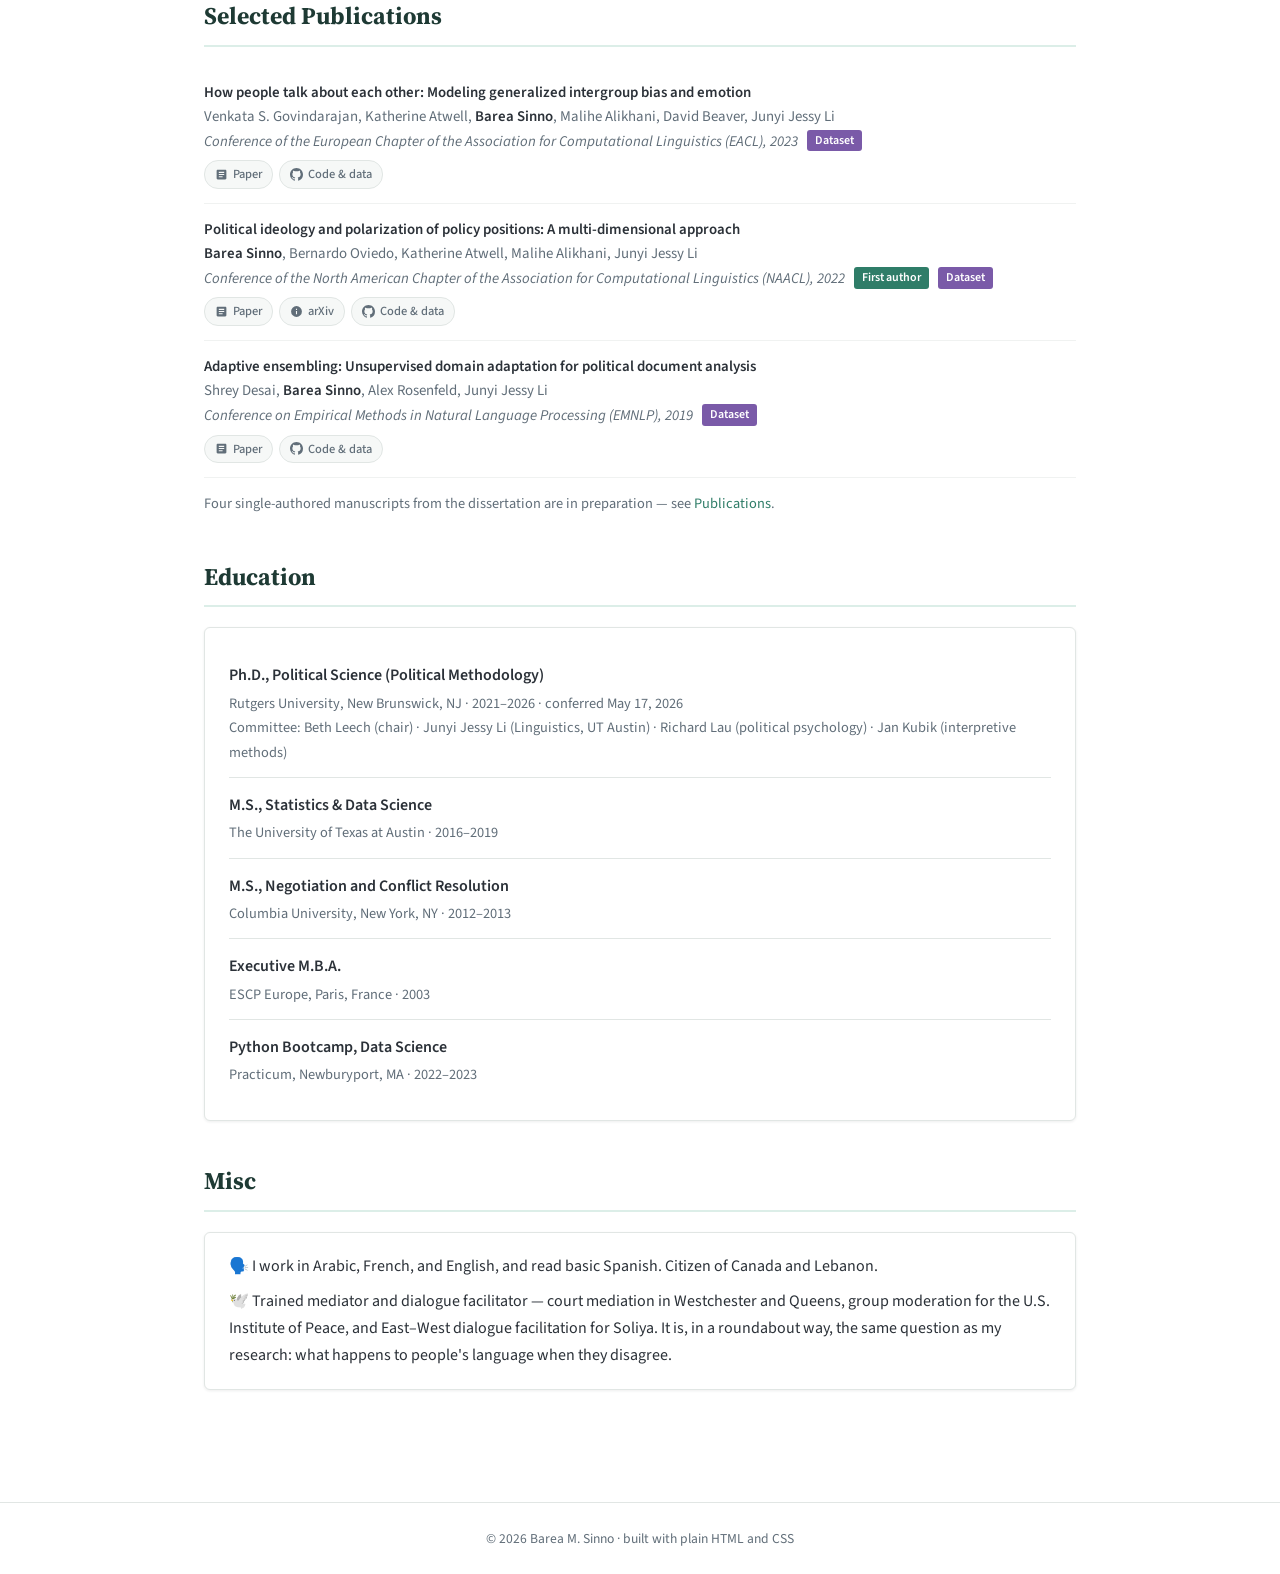
==== commit 45d1bd8d: "Education: show the doctoral period as 2021-2026 Align the site with the resumes, which date the doc" ====
--- a/index.html
+++ b/index.html
@@ -211,7 +211,7 @@
         <div class="card">
           <div class="teaching-item">
             <div class="teaching-course">Ph.D., Political Science (Political Methodology)</div>
-            <div class="teaching-detail">Rutgers University, New Brunswick, NJ &middot; 2014&ndash;2016 &amp; 2021&ndash;2026 &middot; conferred May 17, 2026<br>
+            <div class="teaching-detail">Rutgers University, New Brunswick, NJ &middot; 2021&ndash;2026 &middot; conferred May 17, 2026<br>
               Committee: Beth Leech (chair) &middot; Junyi Jessy Li (Linguistics, UT Austin) &middot; Richard Lau (political psychology) &middot; Jan Kubik (interpretive methods)</div>
           </div>
           <div class="teaching-item">
--- a/assets/css/style.css
+++ b/assets/css/style.css
@@ -259,6 +259,38 @@
   display: flex; flex-wrap: wrap; align-items: baseline; gap: 10px;
   margin-bottom: 4px;
 }
+
+/* collapsible projects — native <details>, no script needed to operate */
+details.project { padding-top: 16px; padding-bottom: 16px; }
+details.project > summary {
+  display: block;
+  cursor: pointer;
+  list-style: none;
+  position: relative;
+  padding-right: 30px;
+  border-radius: var(--radius);
+}
+details.project > summary::-webkit-details-marker { display: none; }
+details.project > summary::after {
+  content: '';
+  position: absolute; right: 6px; top: 8px;
+  width: 8px; height: 8px;
+  border-right: 2px solid var(--text-light);
+  border-bottom: 2px solid var(--text-light);
+  transform: rotate(45deg);
+  transition: transform .18s ease;
+}
+details.project[open] > summary::after { transform: rotate(-135deg); top: 11px; }
+details.project > summary:hover .project-title { color: var(--accent); }
+details.project > summary:focus-visible { outline: 2px solid var(--accent); outline-offset: 4px; }
+details.project > summary .project-question { margin-bottom: 0; }
+details.project[open] > summary { margin-bottom: 12px; }
+details.project > summary .project-head { margin-bottom: 4px; }
+
+/* expand everything when printed or saved to PDF */
+@media print {
+  details.project > summary::after { display: none; }
+}
 .project-title {
   font-family: var(--font-serif);
   font-size: 1.12rem; font-weight: 700;
@@ -317,6 +349,38 @@
   border-radius: 0 var(--radius) var(--radius) 0;
 }
 .finding strong { color: var(--primary); }
+
+/* run-grid table */
+.runtable-wrap { overflow-x: auto; margin: 12px 0 0; }
+.runtable {
+  border-collapse: collapse;
+  width: 100%;
+  min-width: 460px;
+  font-size: 0.86rem;
+}
+.runtable th, .runtable td {
+  padding: 7px 10px;
+  border-bottom: 1px solid var(--border);
+  text-align: left;
+  white-space: nowrap;
+}
+.runtable thead th {
+  font-size: 0.78rem;
+  font-weight: 600;
+  letter-spacing: 0.3px;
+  text-transform: uppercase;
+  color: var(--text-light);
+  border-bottom: 1px solid var(--accent-light);
+}
+.runtable tbody th { font-weight: 500; color: var(--text); }
+.runtable td { color: var(--text-light); }
+.runtable td.sel {
+  color: var(--primary);
+  font-weight: 600;
+  background: var(--accent-light);
+  border-radius: 3px;
+}
+.runtable tr:last-child th, .runtable tr:last-child td { border-bottom: none; }
 
 /* reserved figure slot */
 .figure-slot {
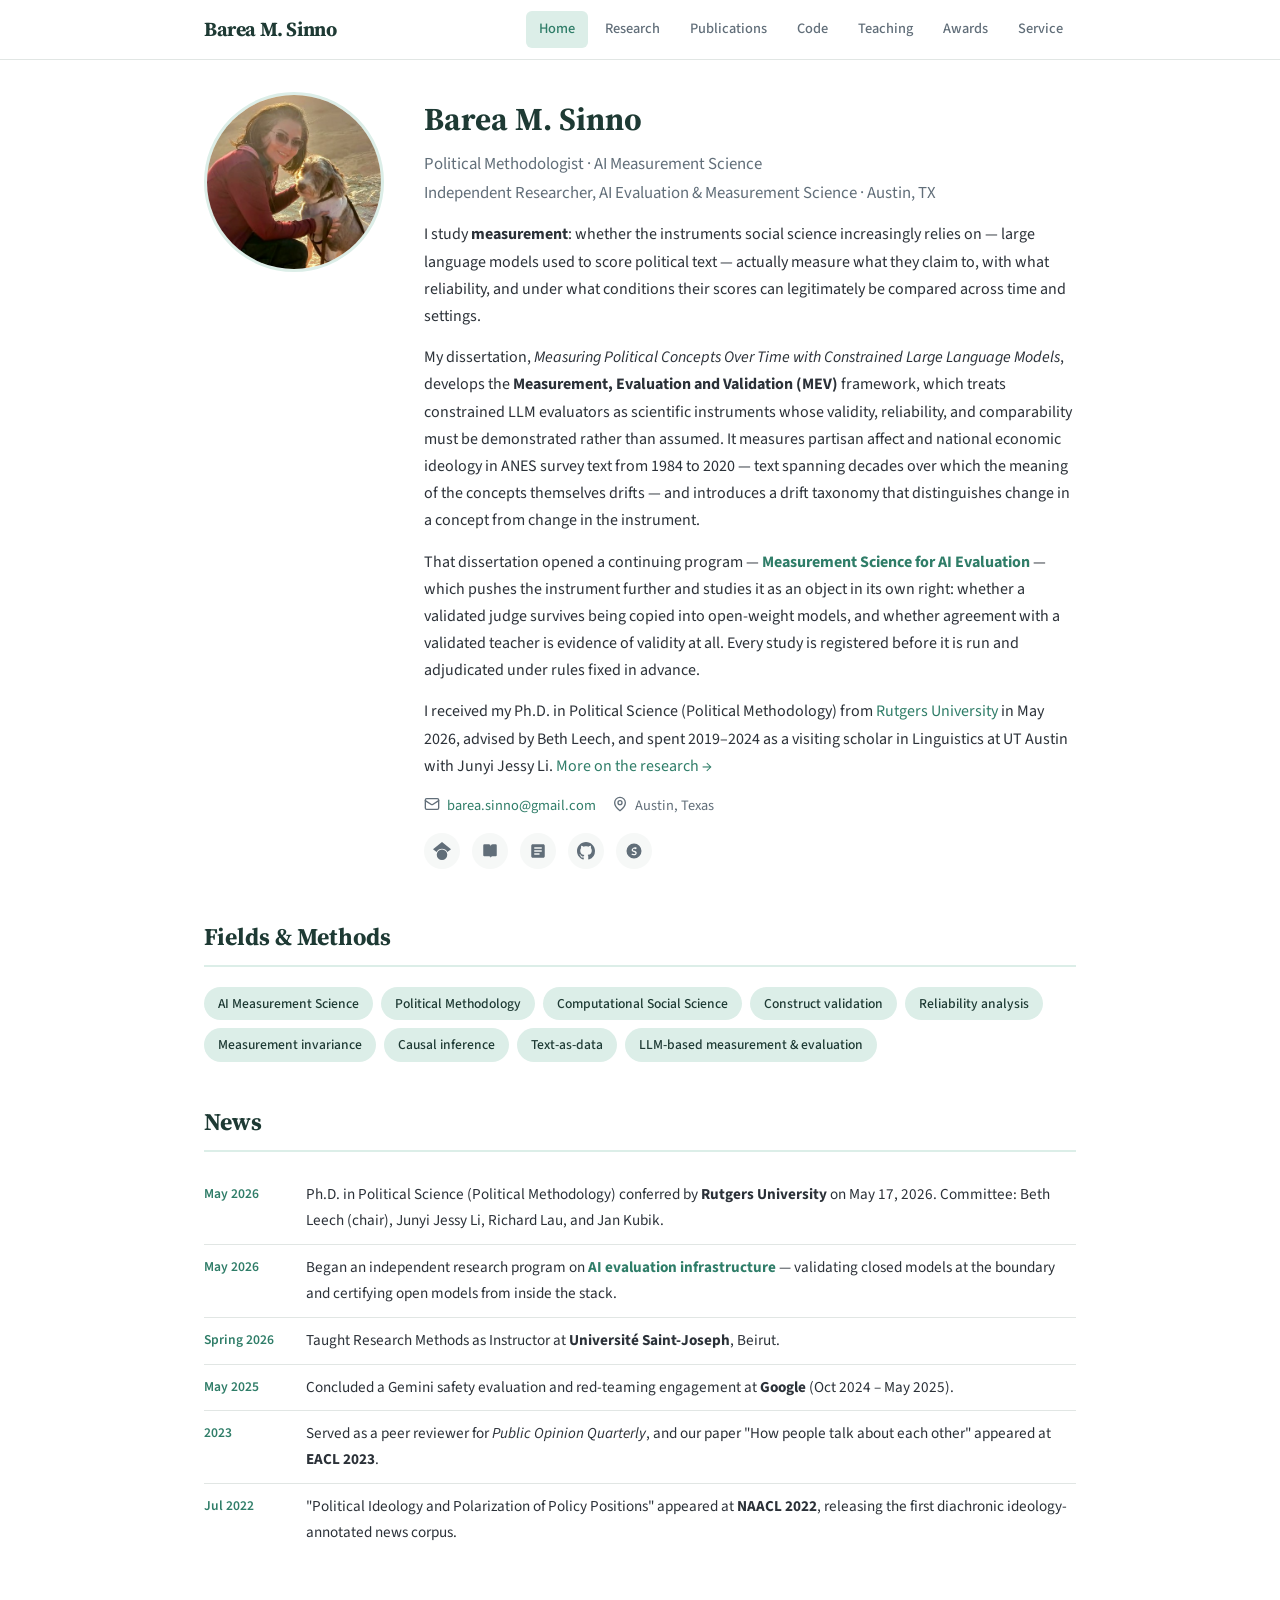
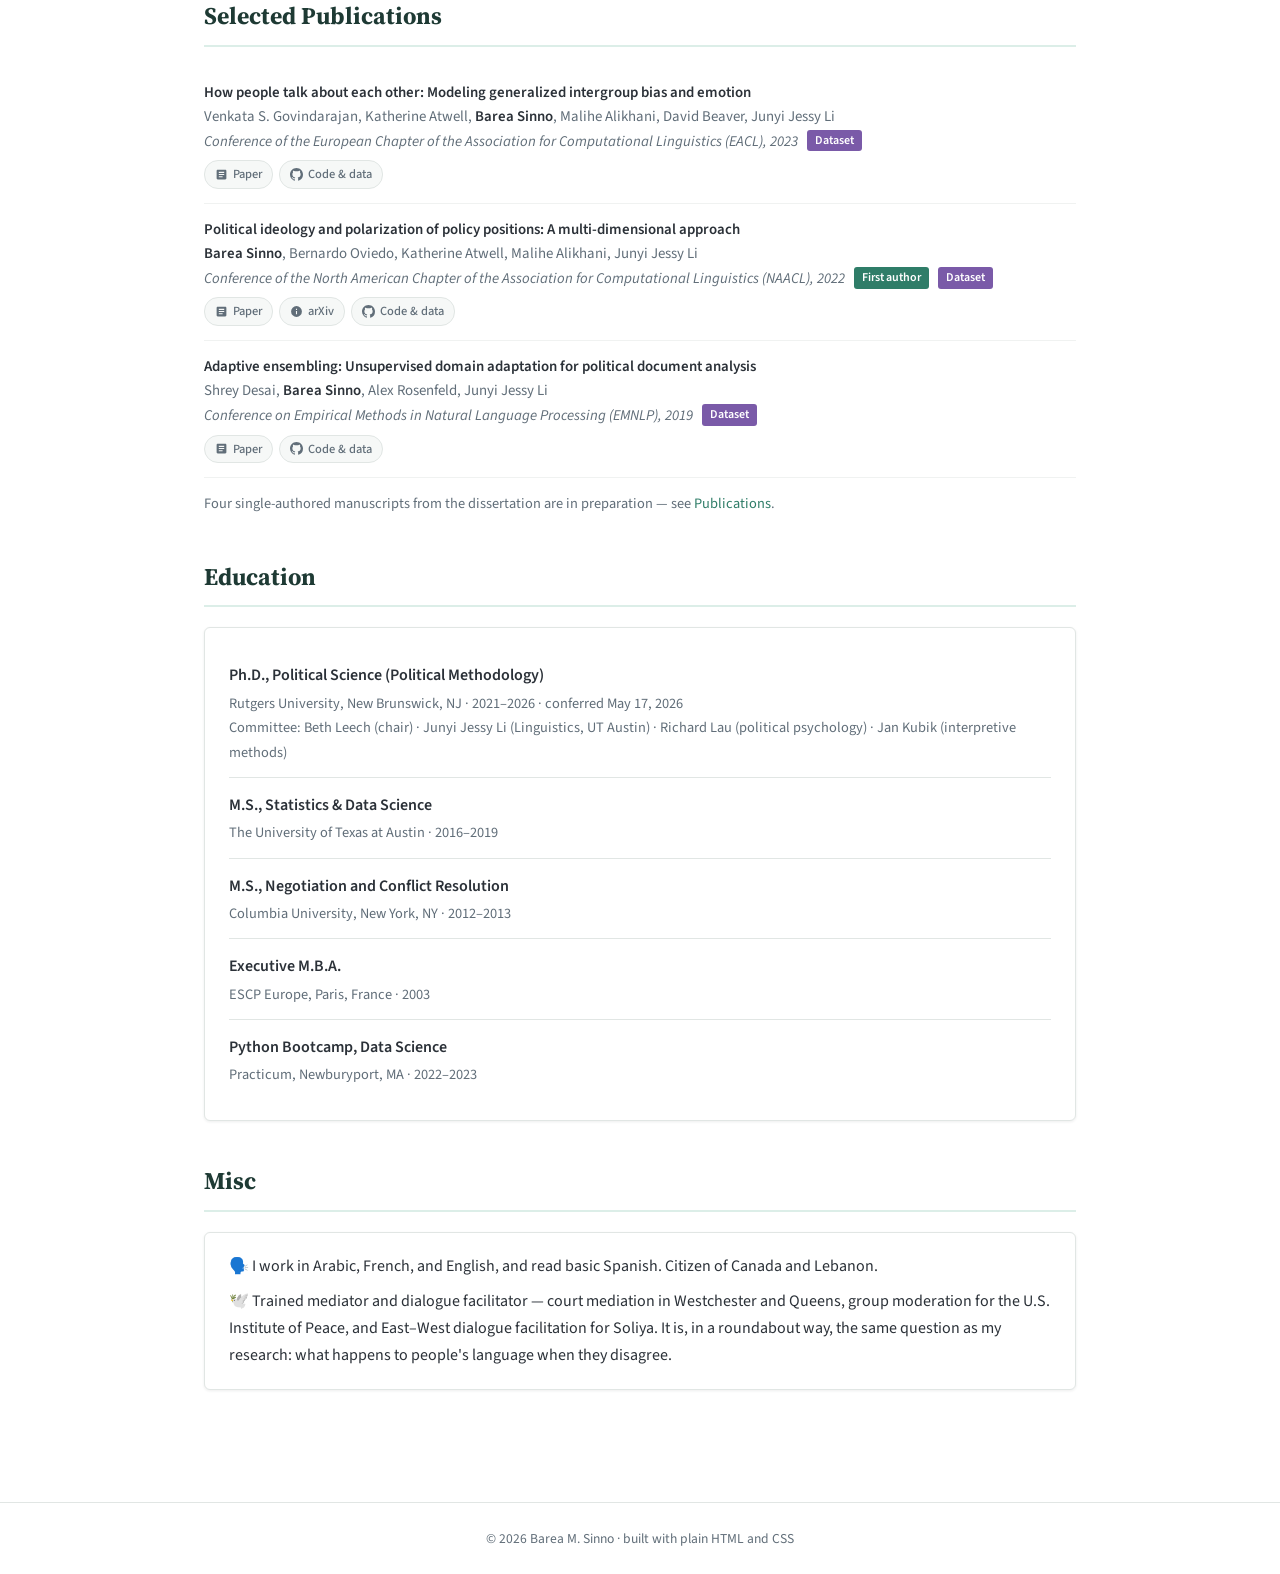
==== commit ec519e61: "One descriptor for the independent role Use "AI Evaluation & Measurement Science" on the site, match" ====
--- a/index.html
+++ b/index.html
@@ -42,7 +42,7 @@
         <div class="hero-info">
           <h1>Barea M. Sinno</h1>
           <p class="subtitle">Political Methodologist &middot; AI Measurement Science<br>
-            Independent Researcher, AI Evaluation Infrastructure &middot; Austin, TX</p>
+            Independent Researcher, AI Evaluation &amp; Measurement Science &middot; Austin, TX</p>
 
           <p class="bio">
             I study <strong>measurement</strong>: whether the instruments social science increasingly relies on
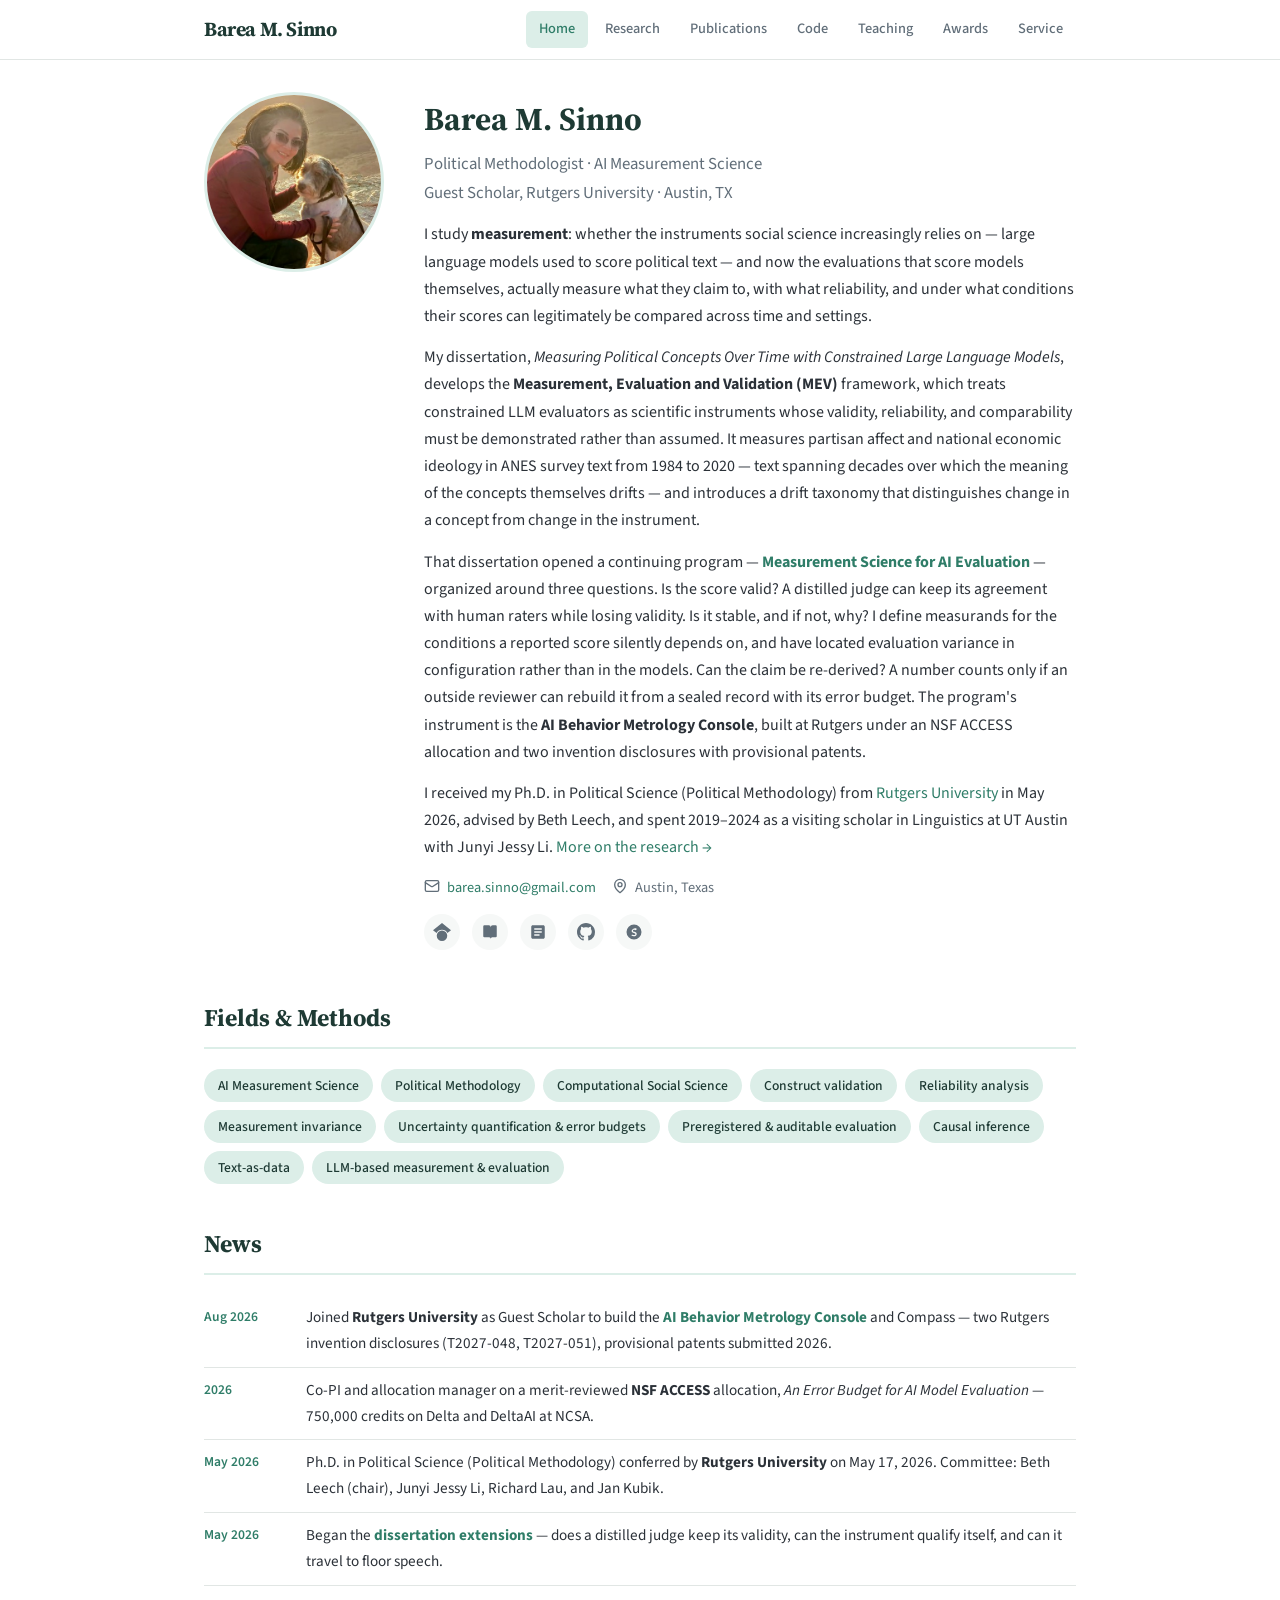
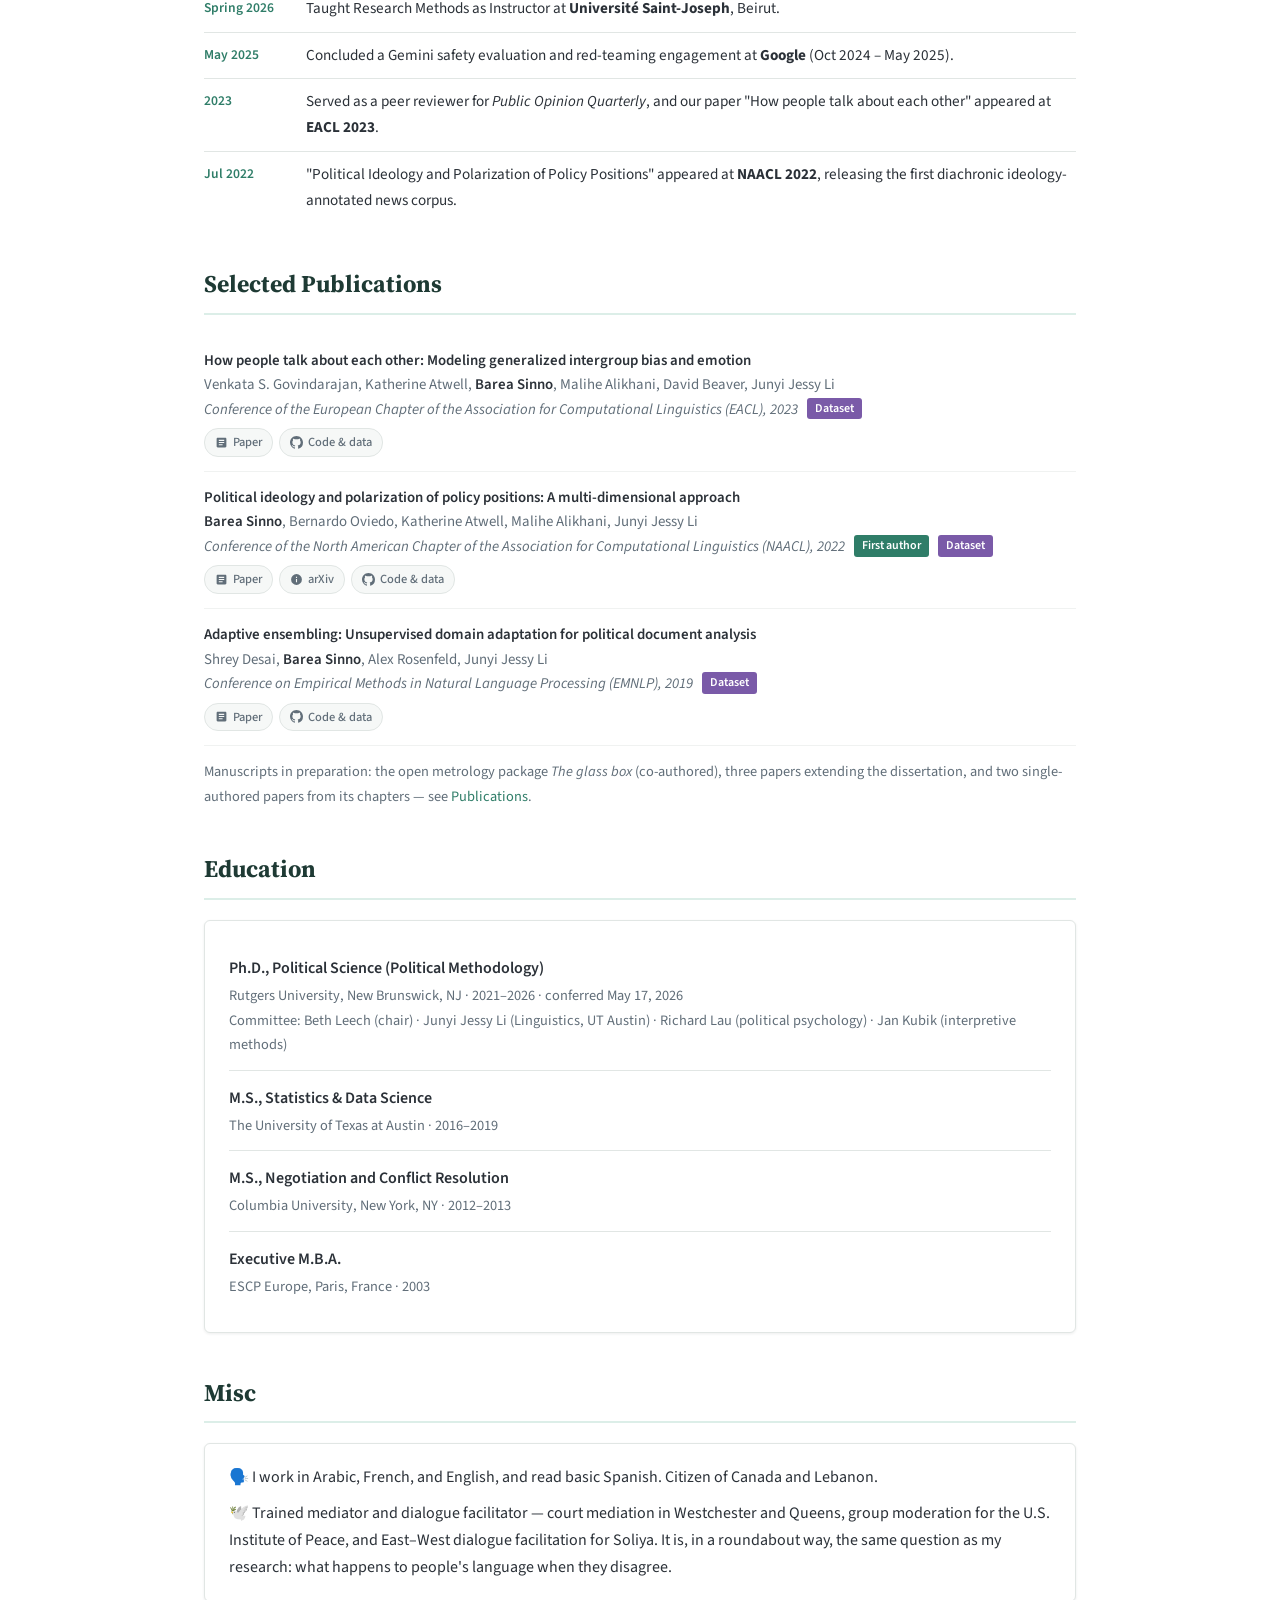
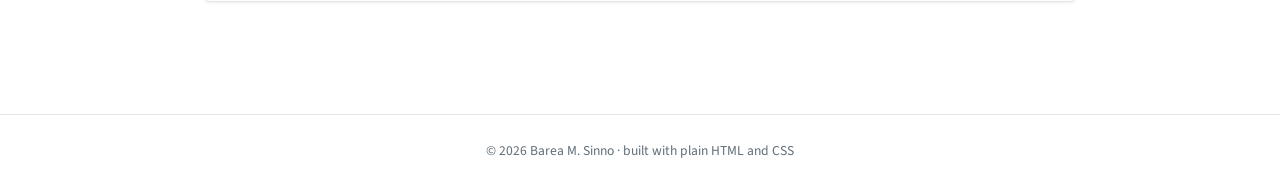
==== commit 4860bfbf: "Research page: console, Compass, dissertation extensions; Guest Scholar" ====
--- a/index.html
+++ b/index.html
@@ -42,13 +42,13 @@
         <div class="hero-info">
           <h1>Barea M. Sinno</h1>
           <p class="subtitle">Political Methodologist &middot; AI Measurement Science<br>
-            Independent Researcher, AI Evaluation &amp; Measurement Science &middot; Austin, TX</p>
+            Guest Scholar, Rutgers University &middot; Austin, TX</p>
 
           <p class="bio">
             I study <strong>measurement</strong>: whether the instruments social science increasingly relies on
-            &mdash; large language models used to score political text &mdash; actually measure what they claim to,
-            with what reliability, and under what conditions their scores can legitimately be compared across
-            time and settings.
+            &mdash; large language models used to score political text &mdash; and now the evaluations that score
+            models themselves, actually measure what they claim to, with what reliability, and under what
+            conditions their scores can legitimately be compared across time and settings.
           </p>
           <p class="bio">
             My dissertation, <em>Measuring Political Concepts Over Time with Constrained Large Language Models</em>, develops the
@@ -61,11 +61,14 @@
           </p>
           <p class="bio">
             That dissertation opened a continuing program &mdash;
-            <a href="research.html"><strong>Measurement Science for AI Evaluation</strong></a> &mdash; which pushes
-            the instrument further and studies it as an object in its own right: whether a validated judge
-            survives being copied into open-weight models, and whether agreement with a validated teacher is
-            evidence of validity at all. Every study is registered before it is run and adjudicated under rules
-            fixed in advance.
+            <a href="research.html"><strong>Measurement Science for AI Evaluation</strong></a> &mdash; organized
+            around three questions. Is the score valid? A distilled judge can keep its agreement with human
+            raters while losing validity. Is it stable, and if not, why? I define measurands for the conditions
+            a reported score silently depends on, and have located evaluation variance in configuration rather
+            than in the models. Can the claim be re-derived? A number counts only if an outside reviewer can
+            rebuild it from a sealed record with its error budget. The program's instrument is the
+            <strong>AI Behavior Metrology Console</strong>, built at Rutgers under an NSF ACCESS allocation and
+            two invention disclosures with provisional patents.
           </p>
           <p class="bio">
             I received my Ph.D. in Political Science (Political Methodology) from
@@ -116,6 +119,8 @@
           <span class="interest-tag">Construct validation</span>
           <span class="interest-tag">Reliability analysis</span>
           <span class="interest-tag">Measurement invariance</span>
+          <span class="interest-tag">Uncertainty quantification &amp; error budgets</span>
+          <span class="interest-tag">Preregistered &amp; auditable evaluation</span>
           <span class="interest-tag">Causal inference</span>
           <span class="interest-tag">Text-as-data</span>
           <span class="interest-tag">LLM-based measurement &amp; evaluation</span>
@@ -127,12 +132,20 @@
         <h2 class="section-title">News</h2>
         <ul class="news-list">
           <li>
+            <span class="news-date">Aug 2026</span>
+            <span>Joined <strong>Rutgers University</strong> as Guest Scholar to build the <a href="research.html"><strong>AI Behavior Metrology Console</strong></a> and Compass &mdash; two Rutgers invention disclosures (T2027-048, T2027-051), provisional patents submitted 2026.</span>
+          </li>
+          <li>
+            <span class="news-date">2026</span>
+            <span>Co-PI and allocation manager on a merit-reviewed <strong>NSF ACCESS</strong> allocation, <em>An Error Budget for AI Model Evaluation</em> &mdash; 750,000 credits on Delta and DeltaAI at NCSA.</span>
+          </li>
+          <li>
             <span class="news-date">May 2026</span>
             <span>Ph.D. in Political Science (Political Methodology) conferred by <strong>Rutgers University</strong> on May 17, 2026. Committee: Beth Leech (chair), Junyi Jessy Li, Richard Lau, and Jan Kubik.</span>
           </li>
           <li>
             <span class="news-date">May 2026</span>
-            <span>Began an independent research program on <a href="research.html"><strong>AI evaluation infrastructure</strong></a> &mdash; validating closed models at the boundary and certifying open models from inside the stack.</span>
+            <span>Began the <a href="research.html"><strong>dissertation extensions</strong></a> &mdash; does a distilled judge keep its validity, can the instrument qualify itself, and can it travel to floor speech.</span>
           </li>
           <li>
             <span class="news-date">Spring 2026</span>
@@ -200,7 +213,8 @@
         </div>
 
         <p class="note" style="margin-top:14px;">
-          Four single-authored manuscripts from the dissertation are in preparation &mdash;
+          Manuscripts in preparation: the open metrology package <em>The glass box</em> (co-authored), three
+          papers extending the dissertation, and two single-authored papers from its chapters &mdash;
           see <a href="publications.html">Publications</a>.
         </p>
       </section>
@@ -225,10 +239,6 @@
           <div class="teaching-item">
             <div class="teaching-course">Executive M.B.A.</div>
             <div class="teaching-detail">ESCP Europe, Paris, France &middot; 2003</div>
-          </div>
-          <div class="teaching-item">
-            <div class="teaching-course">Python Bootcamp, Data Science</div>
-            <div class="teaching-detail">Practicum, Newburyport, MA &middot; 2022&ndash;2023</div>
           </div>
         </div>
       </section>
